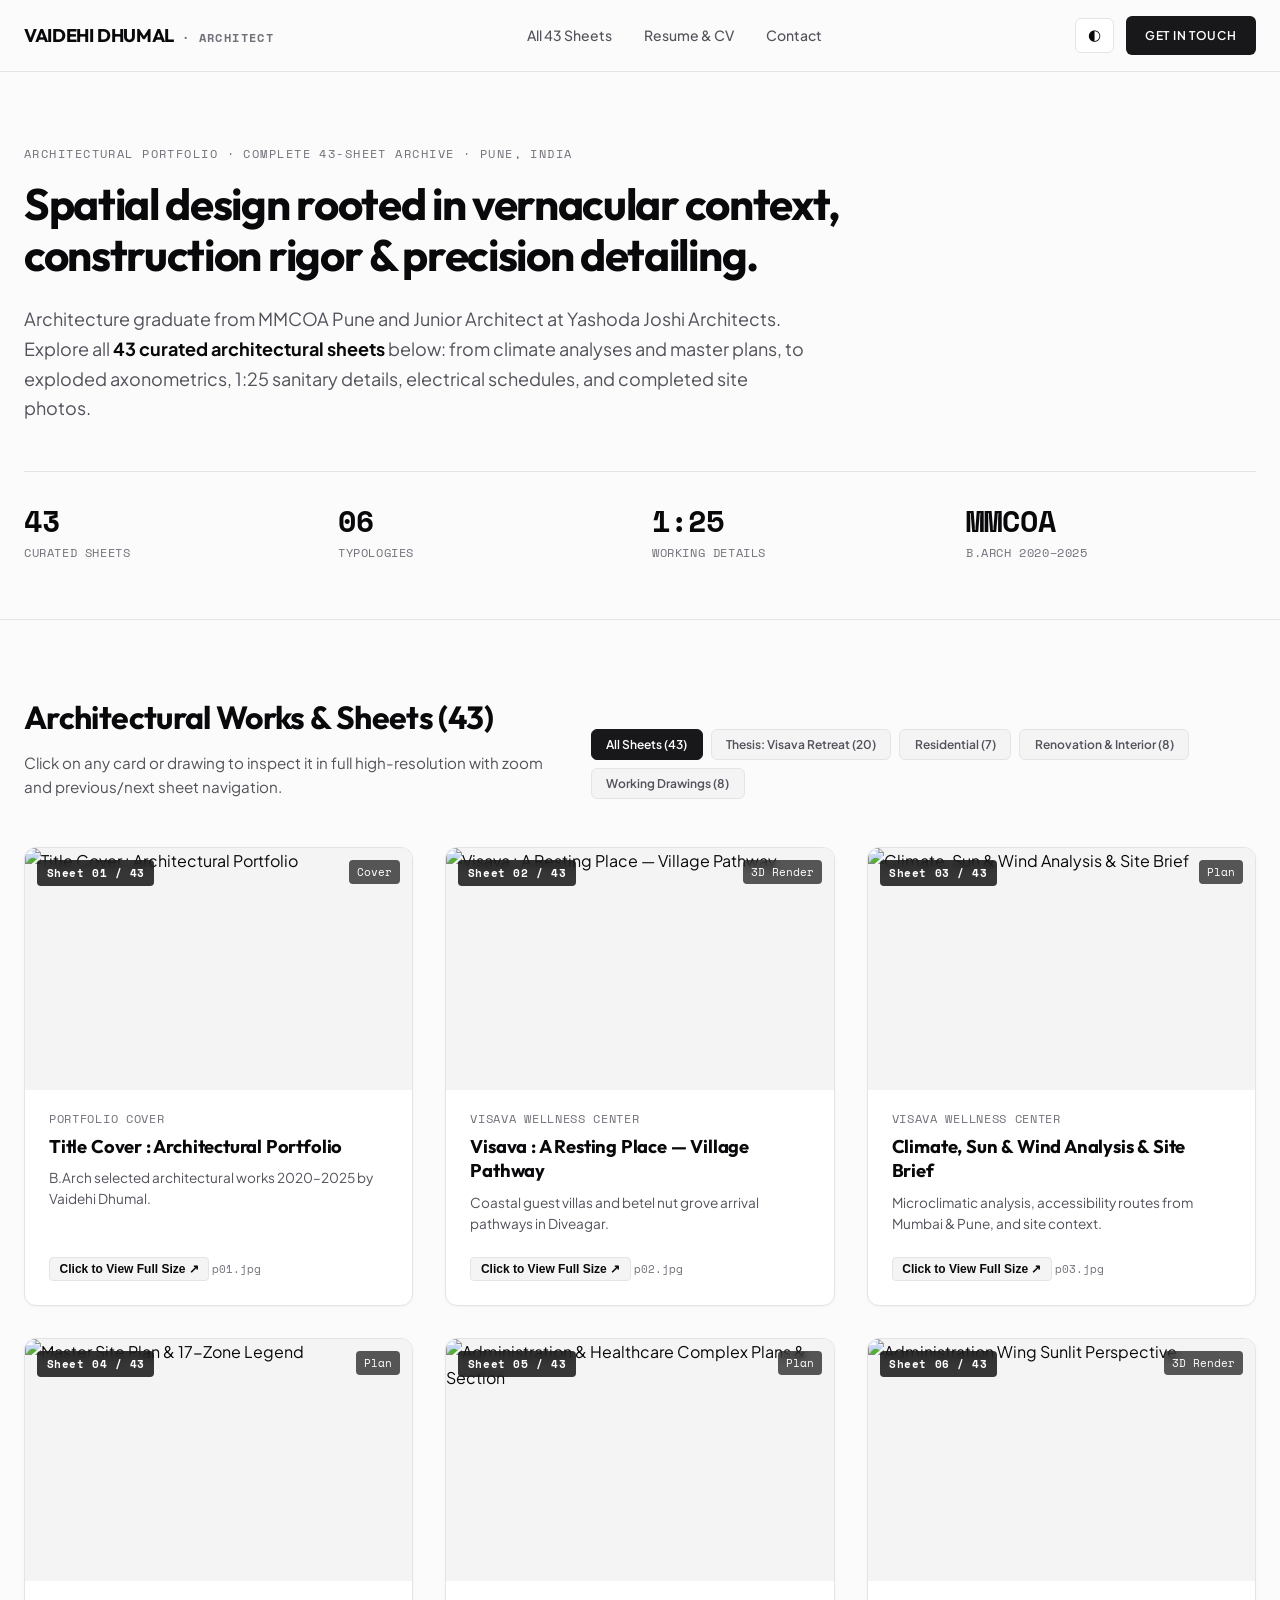
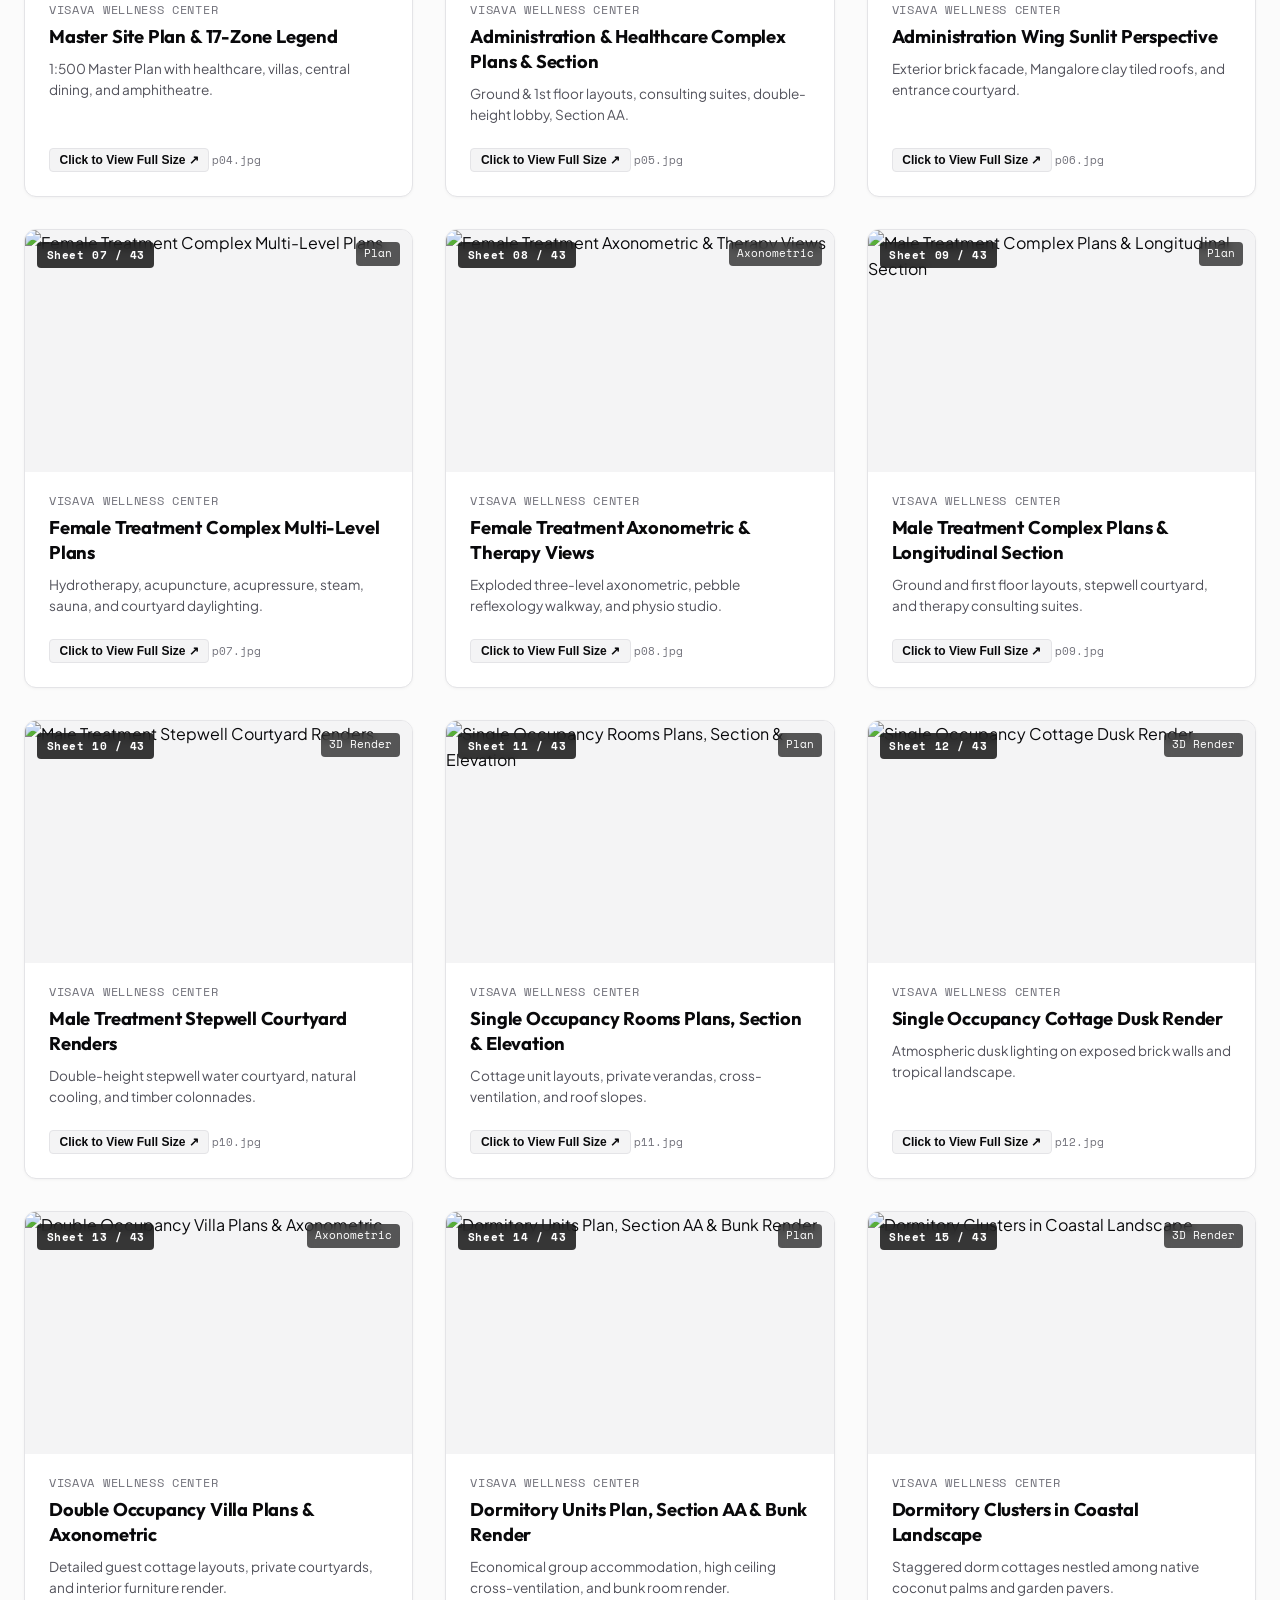
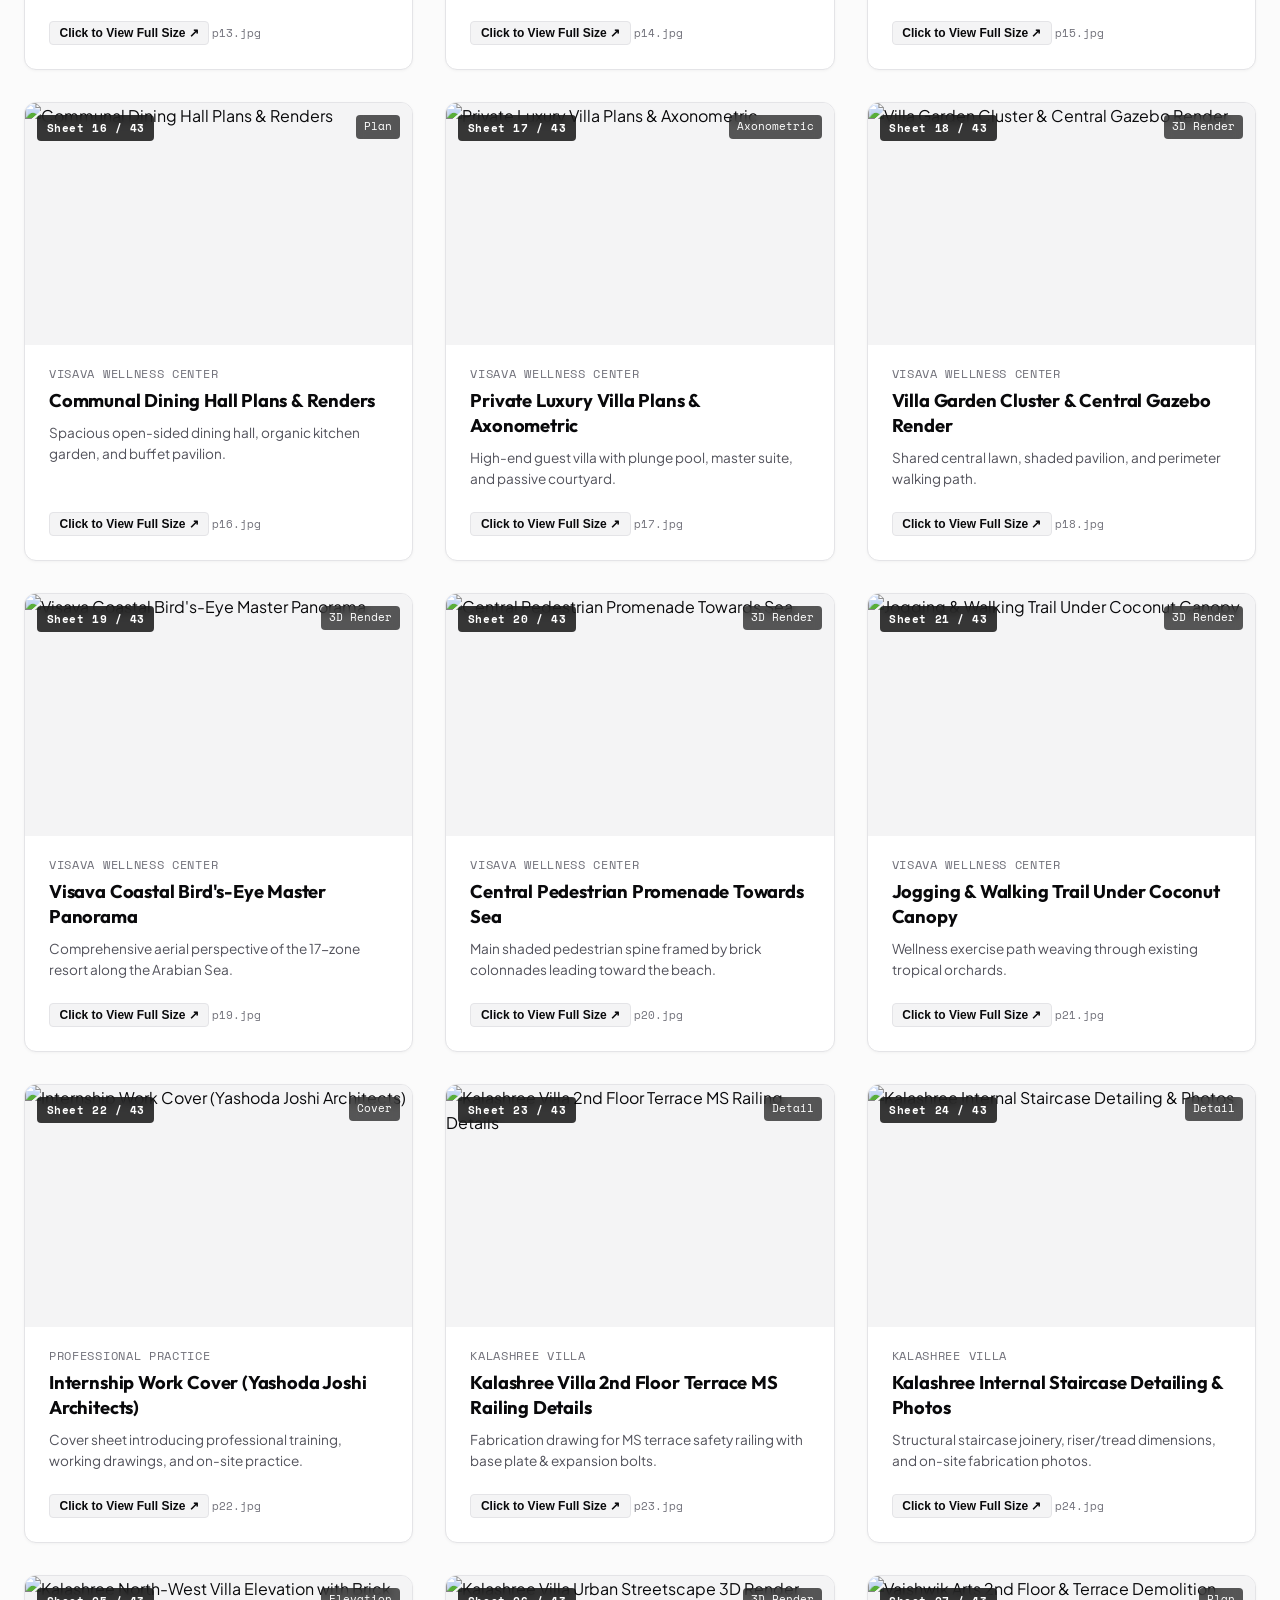
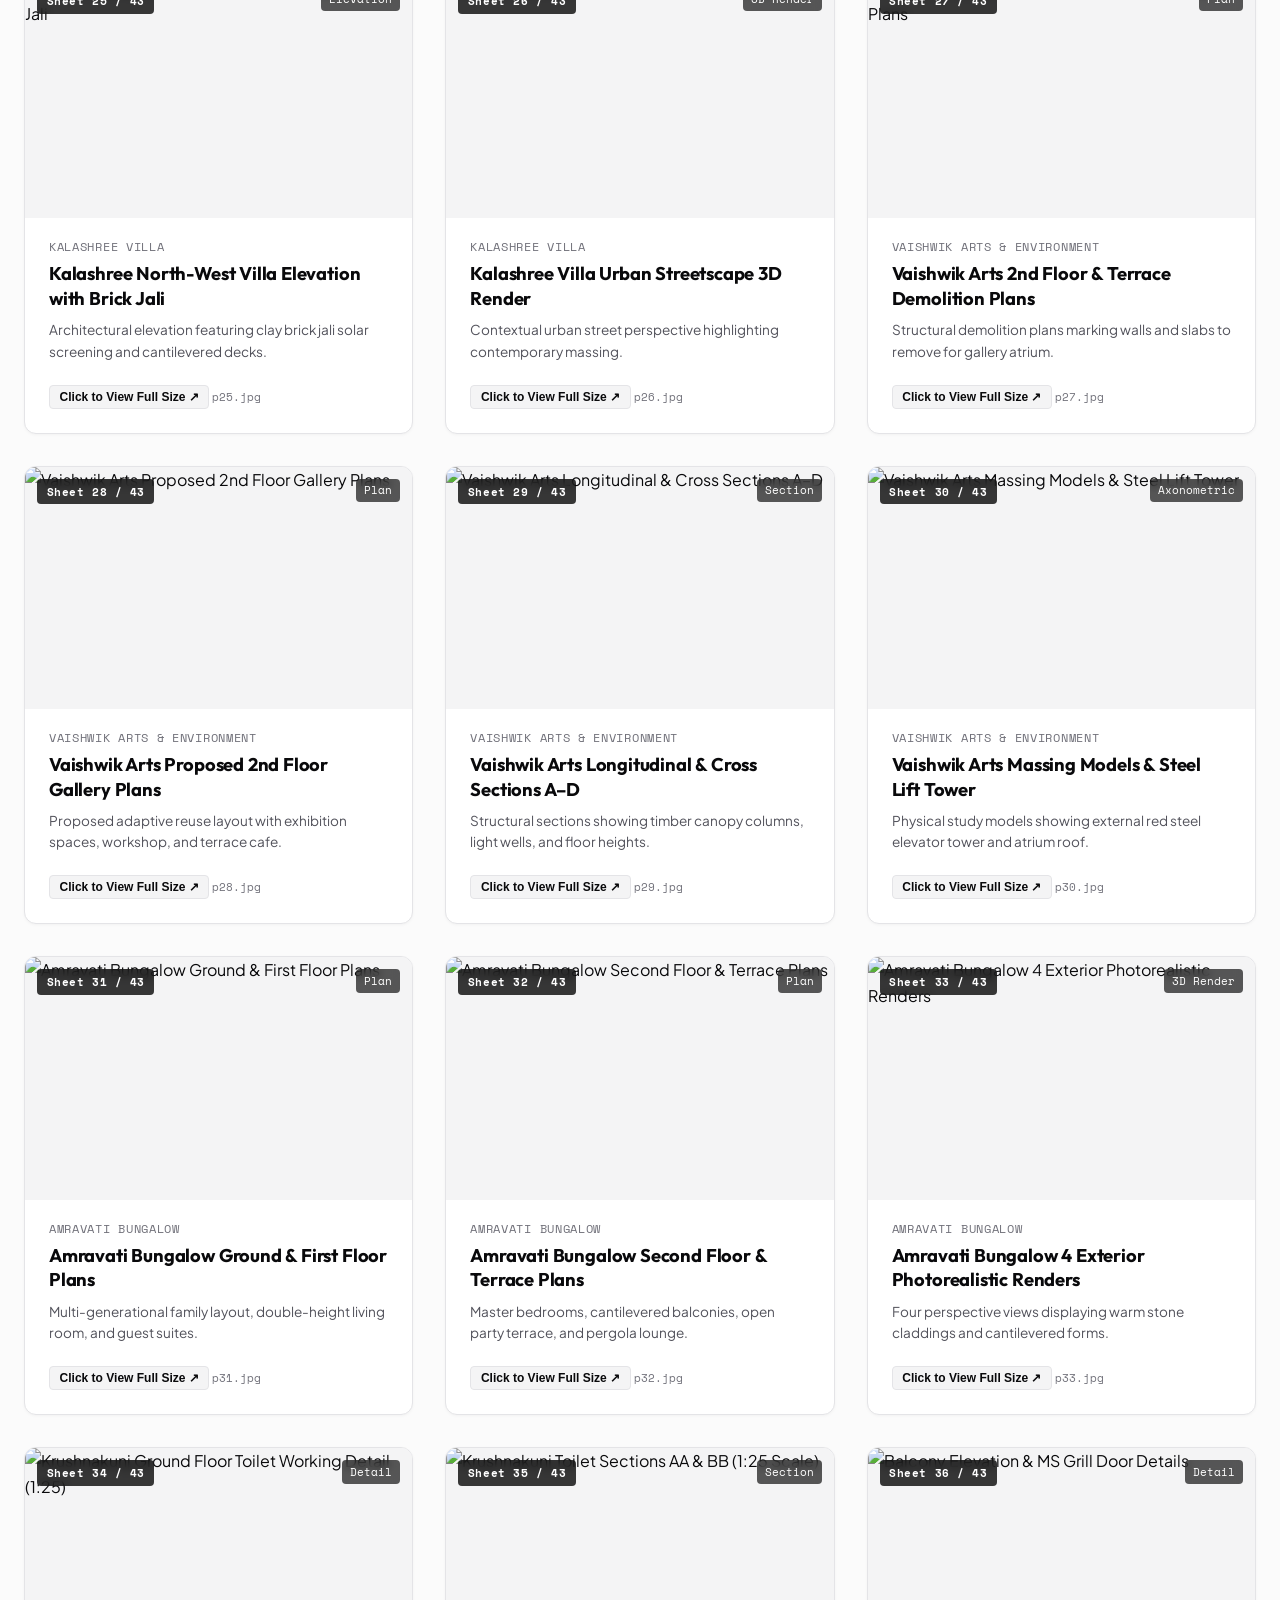
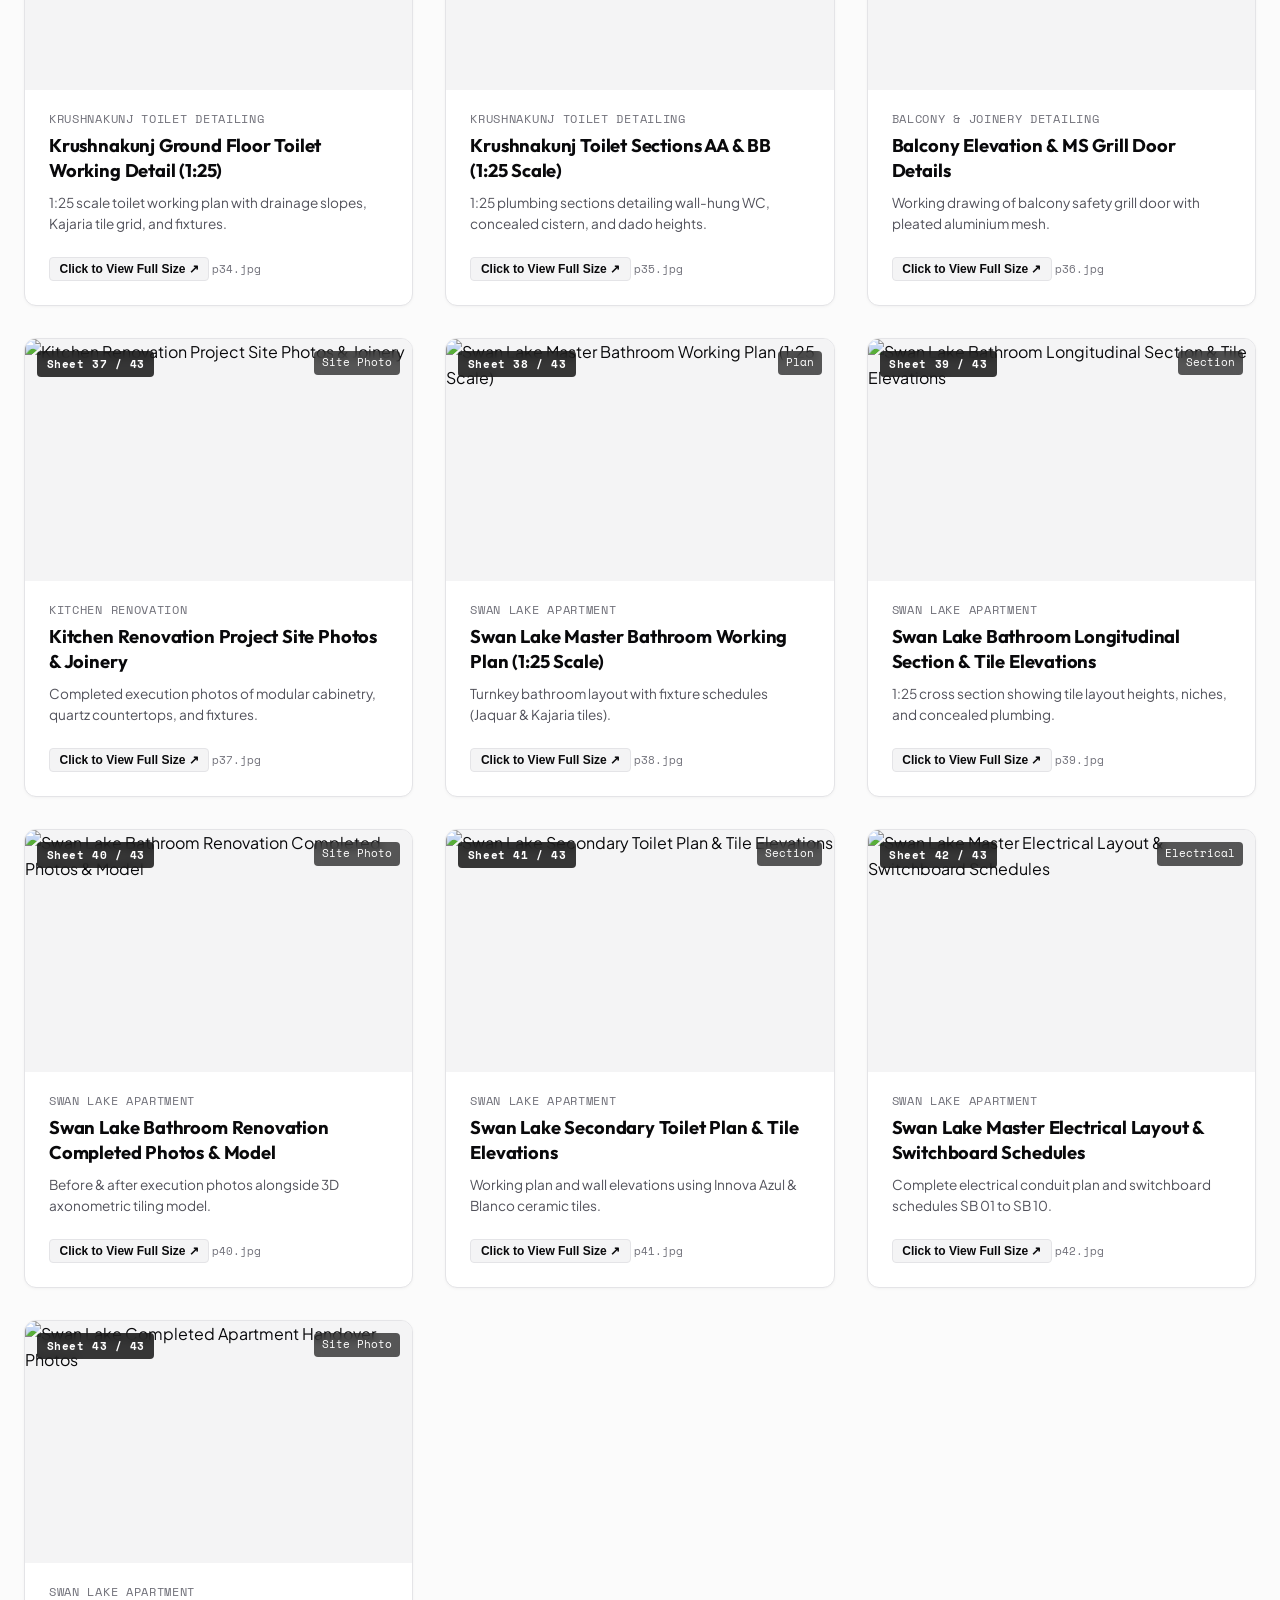
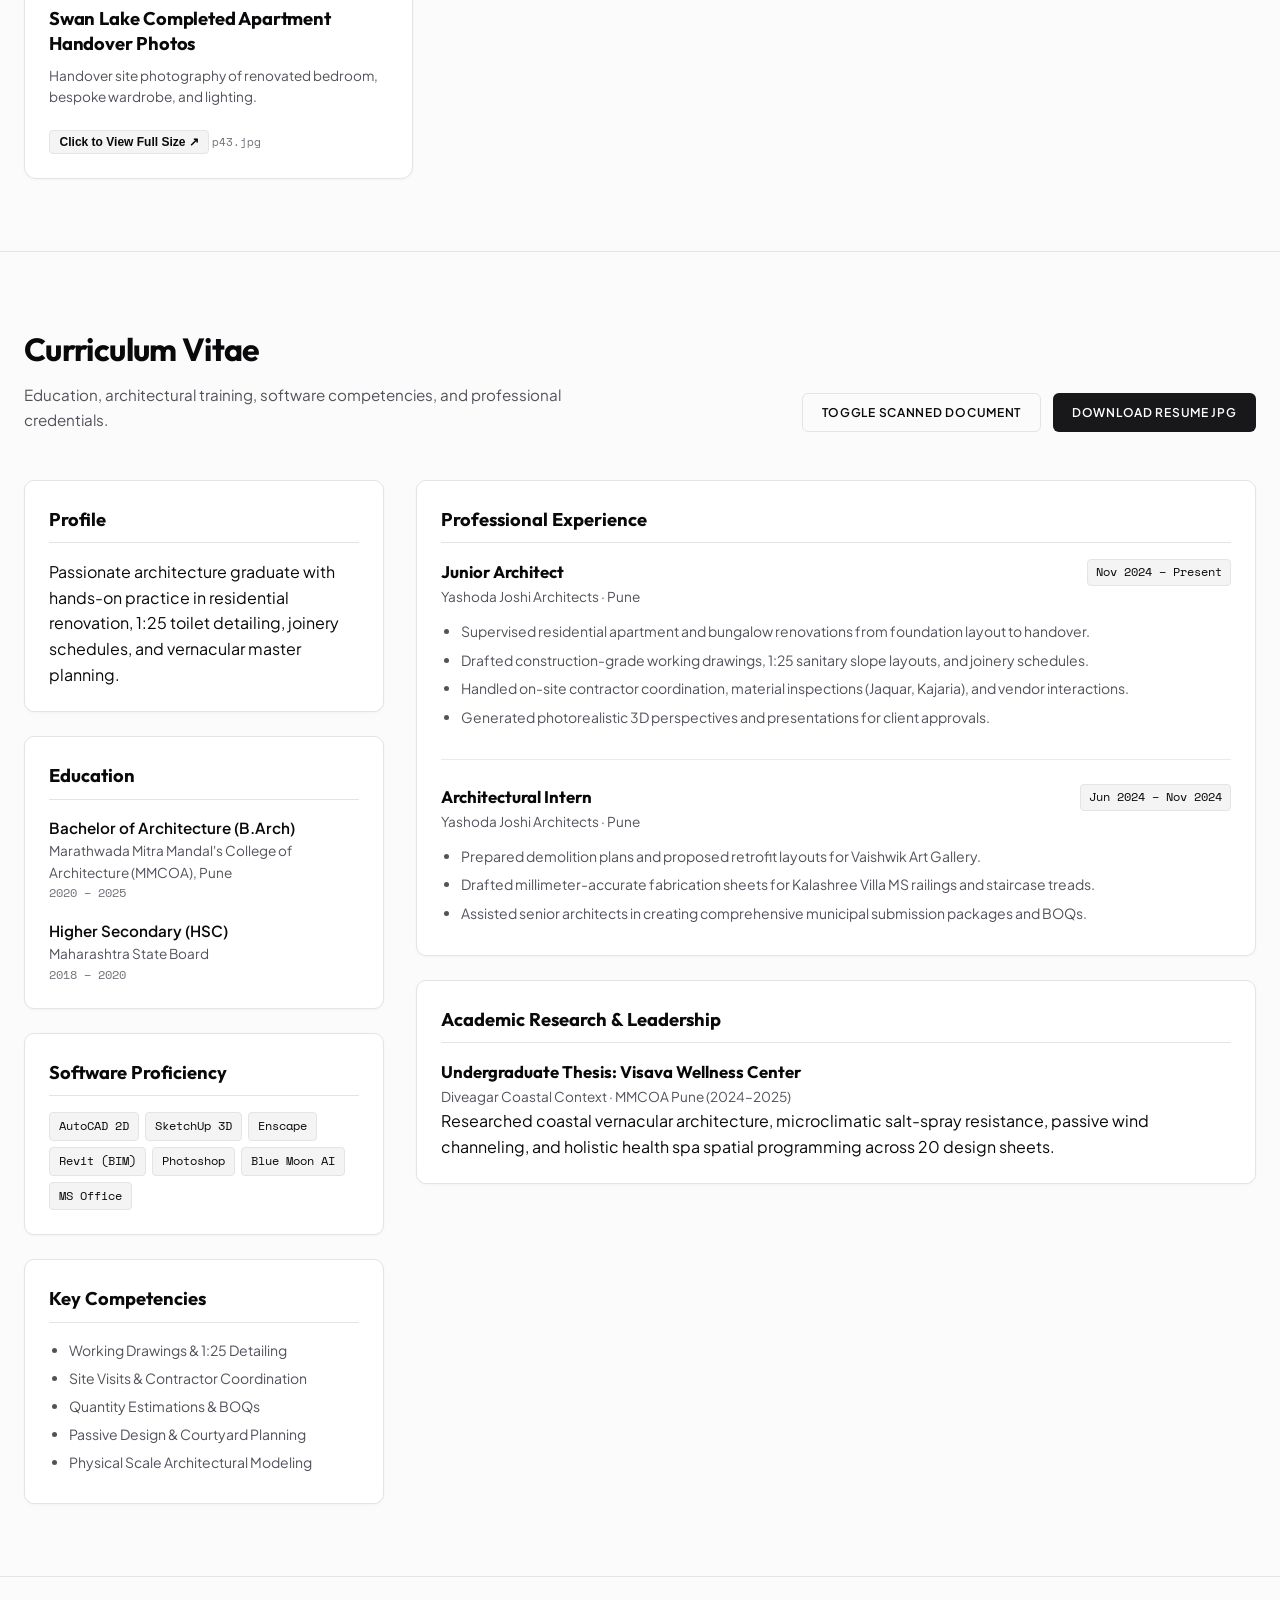
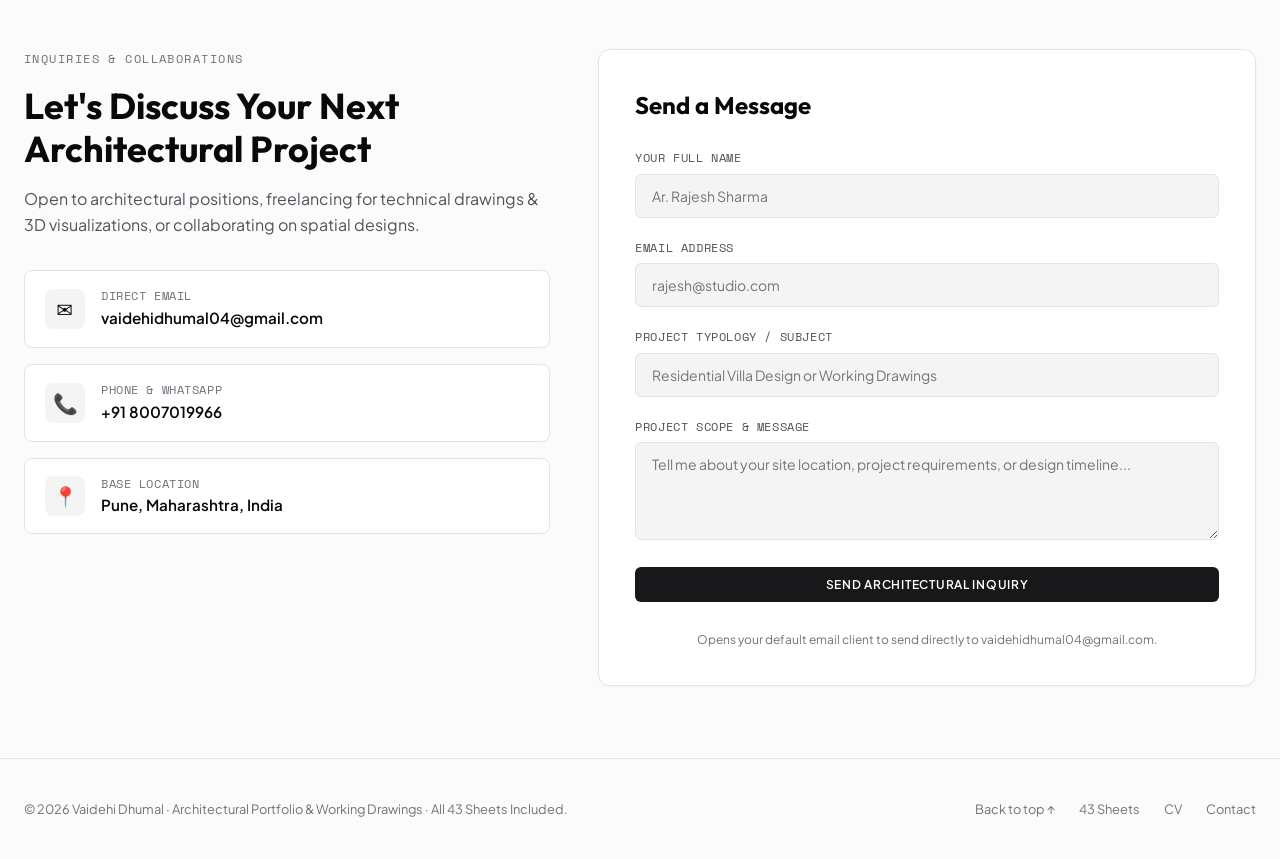
==== public/export/portfolio.html @ ffee4339 "portfolio" ====
<!DOCTYPE html>
<html lang="en">
<head>
  <meta charset="UTF-8" />
  <meta name="viewport" content="width=device-width, initial-scale=1.0" />
  <title>Vaidehi Dhumal — Architectural Portfolio</title>
  <meta name="description" content="Architectural Portfolio by Vaidehi Dhumal. Selected works 2020–2025. Visava Wellness Retreat, Amravati Bungalow, Swan Lake Apartment, 1:25 Working Drawings." />
  <meta name="keywords" content="Vaidehi Dhumal, Architect, Architectural Portfolio, 43 Sheets, Working Drawings, 1:25 Sanitary, AutoCAD, Pune, MMCOA" />
  <link rel="preconnect" href="https://fonts.googleapis.com">
  <link rel="preconnect" href="https://fonts.gstatic.com" crossorigin>
  <link href="https://fonts.googleapis.com/css2?family=Outfit:wght@400;500;600;700&family=Plus+Jakarta+Sans:wght@400;500;600&family=Space+Mono:wght@400;700&display=swap" rel="stylesheet">
  
  <!-- Embedded Production CSS: Guaranteed to work immediately with ZERO missing styles -->
  <style>
/* ==========================================================================
   Vaidehi Dhumal — Architectural Portfolio Minimalist CSS (All 43 Sheets)
   Domain: High-end architectural gallery & technical working drawings catalog
   Clean typography, responsive grid, zero-pill aesthetics, dark mode & modal nav
   ========================================================================== */

:root {
  --font-display: 'Outfit', -apple-system, BlinkMacSystemFont, sans-serif;
  --font-body: 'Plus Jakarta Sans', system-ui, -apple-system, sans-serif;
  --font-mono: 'Space Mono', monospace;

  /* Light Theme Variables */
  --bg-primary: #fbfbfb;
  --bg-surface: #ffffff;
  --bg-muted: #f4f4f5;
  --bg-subtle: #f0f0f2;
  --border-color: #e4e4e7;
  --border-subtle: #ebebee;
  --text-primary: #09090b;
  --text-secondary: #52525b;
  --text-muted: #71717a;
  --accent: #18181b;
  --accent-contrast: #ffffff;
  --badge-bg: rgba(0, 0, 0, 0.78);
  --badge-color: #ffffff;
  --card-shadow: 0 1px 3px rgba(0, 0, 0, 0.04);
}

.dark-theme {
  --bg-primary: #09090b;
  --bg-surface: #121215;
  --bg-muted: #18181b;
  --bg-subtle: #202024;
  --border-color: #27272a;
  --border-subtle: #1e1e22;
  --text-primary: #fafafa;
  --text-secondary: #a1a1aa;
  --text-muted: #71717a;
  --accent: #f4f4f5;
  --accent-contrast: #09090b;
  --badge-bg: rgba(255, 255, 255, 0.15);
  --badge-color: #ffffff;
  --card-shadow: 0 4px 20px rgba(0, 0, 0, 0.35);
}

* {
  box-sizing: border-box;
  margin: 0;
  padding: 0;
}

html {
  scroll-behavior: smooth;
  font-family: var(--font-body);
}

body {
  background-color: var(--bg-primary);
  color: var(--text-primary);
  line-height: 1.6;
  transition: background-color 0.25s ease, color 0.25s ease;
  overflow-x: hidden;
}

.container {
  max-width: 1280px;
  margin: 0 auto;
  padding: 0 1.5rem;
}

/* Header & Top Bar */
.header {
  position: sticky;
  top: 0;
  z-index: 100;
  background-color: var(--bg-primary);
  border-bottom: 1px solid var(--border-color);
  padding: 1rem 0;
  backdrop-filter: blur(8px);
}

.header-container {
  display: flex;
  align-items: center;
  justify-content: space-between;
  gap: 2rem;
  max-width: 1280px;
  margin: 0 auto;
  padding: 0 1.5rem;
}

.brand {
  font-family: var(--font-display);
  font-weight: 700;
  font-size: 1.15rem;
  letter-spacing: -0.02em;
  color: var(--text-primary);
  text-decoration: none;
  display: flex;
  align-items: baseline;
  gap: 0.5rem;
}

.brand-sub {
  font-family: var(--font-mono);
  font-size: 0.72rem;
  color: var(--text-muted);
  letter-spacing: 0.12em;
}

.nav {
  display: flex;
  gap: 2rem;
}

.nav-link {
  color: var(--text-secondary);
  text-decoration: none;
  font-size: 0.875rem;
  font-weight: 500;
  transition: color 0.15s ease;
}

.nav-link:hover {
  color: var(--text-primary);
}

.header-actions {
  display: flex;
  align-items: center;
  gap: 0.75rem;
}

.theme-btn {
  background: var(--bg-surface);
  border: 1px solid var(--border-color);
  color: var(--text-primary);
  padding: 0.45rem 0.75rem;
  border-radius: 6px;
  cursor: pointer;
  font-size: 0.95rem;
  display: flex;
  align-items: center;
  justify-content: center;
  transition: all 0.15s ease;
}

.theme-btn:hover {
  background: var(--bg-muted);
}

/* Buttons */
.btn {
  display: inline-flex;
  align-items: center;
  justify-content: center;
  gap: 0.5rem;
  padding: 0.55rem 1.15rem;
  font-size: 0.75rem;
  font-weight: 600;
  font-family: var(--font-body);
  text-transform: uppercase;
  letter-spacing: 0.06em;
  border-radius: 6px;
  text-decoration: none;
  cursor: pointer;
  transition: all 0.15s ease;
  white-space: nowrap;
}

.btn-sm {
  padding: 0.4rem 0.8rem;
  font-size: 0.7rem;
}

.btn-primary {
  background-color: var(--accent);
  color: var(--accent-contrast);
  border: 1px solid transparent;
}

.btn-primary:hover {
  opacity: 0.9;
  transform: translateY(-1px);
}

.btn-secondary {
  background-color: transparent;
  color: var(--text-primary);
  border: 1px solid var(--border-color);
}

.btn-secondary:hover {
  background: var(--bg-muted);
}

.btn-block {
  width: 100%;
}

/* Hero Section */
.hero-section {
  padding: 4.5rem 0 3.5rem;
  border-bottom: 1px solid var(--border-color);
}

.hero-kicker {
  font-family: var(--font-mono);
  font-size: 0.75rem;
  text-transform: uppercase;
  letter-spacing: 0.12em;
  color: var(--text-muted);
  margin-bottom: 1rem;
}

.hero-title {
  font-family: var(--font-display);
  font-size: 2.75rem;
  line-height: 1.15;
  font-weight: 700;
  letter-spacing: -0.03em;
  max-width: 950px;
  margin-bottom: 1.5rem;
}

.hero-lead {
  font-size: 1.125rem;
  color: var(--text-secondary);
  max-width: 780px;
  line-height: 1.65;
}

.hero-lead strong {
  color: var(--text-primary);
}

.hero-stats {
  display: grid;
  grid-template-columns: repeat(auto-fit, minmax(140px, 1fr));
  gap: 1.5rem;
  margin-top: 3rem;
  padding-top: 2rem;
  border-top: 1px solid var(--border-color);
}

.stat-box {
  display: flex;
  flex-direction: column;
}

.stat-number {
  font-family: var(--font-mono);
  font-size: 1.85rem;
  font-weight: 700;
  color: var(--text-primary);
  line-height: 1.2;
}

.stat-label {
  font-size: 0.75rem;
  font-family: var(--font-mono);
  color: var(--text-muted);
  text-transform: uppercase;
  letter-spacing: 0.05em;
  margin-top: 0.25rem;
}

/* Portfolio Section & Filter Bar */
.portfolio-section {
  padding: 4.5rem 0;
}

.section-head {
  display: flex;
  flex-direction: column;
  gap: 1.5rem;
  margin-bottom: 3rem;
}

@media (min-width: 900px) {
  .section-head {
    flex-direction: row;
    align-items: flex-end;
    justify-content: space-between;
  }
}

.section-title {
  font-family: var(--font-display);
  font-size: 2rem;
  font-weight: 700;
  letter-spacing: -0.02em;
  margin-bottom: 0.5rem;
}

.section-sub {
  font-size: 0.95rem;
  color: var(--text-secondary);
  max-width: 620px;
}

.filter-group {
  display: flex;
  flex-wrap: wrap;
  gap: 0.5rem;
}

.filter-btn {
  background: var(--bg-muted);
  border: 1px solid var(--border-color);
  color: var(--text-secondary);
  font-family: var(--font-body);
  font-size: 0.75rem;
  font-weight: 600;
  padding: 0.45rem 0.9rem;
  border-radius: 6px;
  cursor: pointer;
  white-space: nowrap;
  transition: all 0.15s ease;
}

.filter-btn:hover {
  color: var(--text-primary);
  background: var(--bg-subtle);
}

.filter-btn.active {
  background: var(--accent);
  color: var(--accent-contrast);
  border-color: var(--accent);
}

/* 43 Sheets Responsive Grid */
.sheet-grid {
  display: grid;
  grid-template-columns: repeat(auto-fill, minmax(350px, 1fr));
  gap: 2rem;
}

.sheet-card {
  background: var(--bg-surface);
  border: 1px solid var(--border-color);
  border-radius: 12px;
  overflow: hidden;
  display: flex;
  flex-direction: column;
  cursor: pointer;
  transition: transform 0.2s ease, border-color 0.2s ease, box-shadow 0.2s ease;
  box-shadow: var(--card-shadow);
}

.sheet-card:hover {
  border-color: var(--text-muted);
  transform: translateY(-3px);
  box-shadow: 0 10px 25px rgba(0, 0, 0, 0.08);
}

.sheet-media {
  position: relative;
  aspect-ratio: 16 / 10;
  background-color: var(--bg-muted);
  overflow: hidden;
}

.sheet-media img {
  width: 100%;
  height: 100%;
  object-fit: cover;
  transition: transform 0.35s ease;
}

.sheet-card:hover .sheet-media img {
  transform: scale(1.03);
}

.sheet-badge {
  position: absolute;
  top: 0.75rem;
  left: 0.75rem;
  background: var(--badge-bg);
  color: var(--badge-color);
  font-family: var(--font-mono);
  font-size: 0.7rem;
  font-weight: 700;
  padding: 0.25rem 0.6rem;
  border-radius: 4px;
  backdrop-filter: blur(4px);
  letter-spacing: 0.05em;
}

.sheet-type {
  position: absolute;
  top: 0.75rem;
  right: 0.75rem;
  background: rgba(0, 0, 0, 0.65);
  color: #fff;
  font-family: var(--font-mono);
  font-size: 0.68rem;
  padding: 0.2rem 0.5rem;
  border-radius: 4px;
  backdrop-filter: blur(4px);
}

.sheet-hover-overlay {
  position: absolute;
  inset: 0;
  background: rgba(0, 0, 0, 0.45);
  display: flex;
  align-items: center;
  justify-content: center;
  opacity: 0;
  transition: opacity 0.2s ease;
}

.sheet-card:hover .sheet-hover-overlay {
  opacity: 1;
}

.zoom-btn {
  background: #ffffff;
  color: #09090b;
  font-size: 0.75rem;
  font-weight: 600;
  font-family: var(--font-body);
  padding: 0.5rem 1rem;
  border-radius: 6px;
  box-shadow: 0 4px 12px rgba(0, 0, 0, 0.2);
}

.sheet-info {
  padding: 1.25rem 1.5rem 1.5rem;
  display: flex;
  flex-direction: column;
  flex-grow: 1;
}

.sheet-project {
  font-family: var(--font-mono);
  font-size: 0.72rem;
  color: var(--text-muted);
  text-transform: uppercase;
  letter-spacing: 0.06em;
  margin-bottom: 0.35rem;
}

.sheet-title {
  font-family: var(--font-display);
  font-size: 1.15rem;
  font-weight: 700;
  letter-spacing: -0.01em;
  margin-bottom: 0.5rem;
  line-height: 1.35;
}

.sheet-desc {
  font-size: 0.85rem;
  color: var(--text-secondary);
  line-height: 1.55;
  margin-bottom: 1.25rem;
  flex-grow: 1;
}

.sheet-media-link {
  display: block;
  text-decoration: none;
  cursor: pointer;
}

.sheet-title-link {
  text-decoration: none;
  color: var(--text-primary);
  cursor: pointer;
  transition: color 0.15s ease;
}

.sheet-title-link:hover {
  color: var(--text-muted);
}

.sheet-btn-action {
  display: inline-flex;
  align-items: center;
  font-size: 0.75rem;
  font-weight: 700;
  color: var(--text-primary);
  text-decoration: none;
  cursor: pointer;
  padding: 0.25rem 0.6rem;
  border-radius: 4px;
  background: var(--bg-muted);
  border: 1px solid var(--border-color);
  transition: all 0.15s ease;
}

.sheet-btn-action:hover {
  background: var(--accent);
  color: var(--accent-contrast);
  border-color: var(--accent);
}

.sheet-action {
  font-size: 0.75rem;
  font-weight: 600;
  color: var(--text-primary);
}

.sheet-file {
  font-family: var(--font-mono);
  font-size: 0.7rem;
  color: var(--text-muted);
}

/* Resume Section */
.resume-section {
  padding: 4.5rem 0;
  border-top: 1px solid var(--border-color);
}

.resume-actions {
  display: flex;
  gap: 0.75rem;
  flex-wrap: wrap;
}

.resume-image-preview {
  display: none;
  margin-bottom: 2.5rem;
  background: var(--bg-surface);
  border: 1px solid var(--border-color);
  border-radius: 12px;
  overflow: hidden;
  box-shadow: var(--card-shadow);
}

.resume-image-preview.active {
  display: block;
}

.preview-bar {
  display: flex;
  align-items: center;
  justify-content: space-between;
  padding: 0.75rem 1.25rem;
  background: var(--bg-muted);
  border-bottom: 1px solid var(--border-color);
  font-family: var(--font-mono);
  font-size: 0.75rem;
  color: var(--text-secondary);
}

.preview-close {
  background: transparent;
  border: none;
  font-family: inherit;
  font-size: 0.75rem;
  cursor: pointer;
  color: var(--text-primary);
  font-weight: 600;
}

.resume-doc-img {
  width: 100%;
  max-width: 800px;
  margin: 0 auto;
  display: block;
  cursor: zoom-in;
  padding: 1.5rem;
}

.resume-grid {
  display: grid;
  grid-template-columns: 1fr;
  gap: 2rem;
}

@media (min-width: 900px) {
  .resume-grid {
    grid-template-columns: 360px 1fr;
  }
}

.resume-sidebar, .resume-main {
  display: flex;
  flex-direction: column;
  gap: 1.5rem;
}

.resume-card {
  background: var(--bg-surface);
  border: 1px solid var(--border-color);
  border-radius: 10px;
  padding: 1.5rem;
  box-shadow: var(--card-shadow);
}

.resume-heading {
  font-family: var(--font-display);
  font-size: 1.15rem;
  font-weight: 700;
  margin-bottom: 1rem;
  padding-bottom: 0.5rem;
  border-bottom: 1px solid var(--border-color);
}

.education-item {
  margin-bottom: 1rem;
}

.education-item:last-child {
  margin-bottom: 0;
}

.item-title {
  font-weight: 600;
  font-size: 0.95rem;
}

.item-sub {
  font-size: 0.85rem;
  color: var(--text-secondary);
}

.item-date {
  font-family: var(--font-mono);
  font-size: 0.75rem;
  color: var(--text-muted);
}

.skill-tags {
  display: flex;
  flex-wrap: wrap;
  gap: 0.4rem;
}

.skill-tag {
  background: var(--bg-muted);
  border: 1px solid var(--border-color);
  font-family: var(--font-mono);
  font-size: 0.72rem;
  padding: 0.25rem 0.55rem;
  border-radius: 4px;
}

.bullet-list {
  padding-left: 1.25rem;
  font-size: 0.875rem;
  color: var(--text-secondary);
}

.bullet-list li {
  margin-bottom: 0.35rem;
}

.timeline-item {
  padding-bottom: 1.5rem;
  margin-bottom: 1.5rem;
  border-bottom: 1px solid var(--border-subtle);
}

.timeline-item:last-child {
  border-bottom: none;
  padding-bottom: 0;
  margin-bottom: 0;
}

.timeline-header {
  display: flex;
  justify-content: space-between;
  align-items: flex-start;
  gap: 1rem;
  margin-bottom: 0.75rem;
}

.role-title {
  font-size: 1.05rem;
  font-weight: 700;
  font-family: var(--font-display);
}

.role-firm {
  font-size: 0.85rem;
  color: var(--text-secondary);
}

.role-badge {
  font-family: var(--font-mono);
  font-size: 0.72rem;
  background: var(--bg-muted);
  border: 1px solid var(--border-color);
  padding: 0.2rem 0.5rem;
  border-radius: 4px;
  white-space: nowrap;
}

.role-responsibilities {
  padding-left: 1.25rem;
  font-size: 0.875rem;
  color: var(--text-secondary);
}

.role-responsibilities li {
  margin-bottom: 0.4rem;
}

/* Contact Section */
.contact-section {
  padding: 4.5rem 0;
  border-top: 1px solid var(--border-color);
}

.contact-layout {
  display: grid;
  grid-template-columns: 1fr;
  gap: 3rem;
}

@media (min-width: 900px) {
  .contact-layout {
    grid-template-columns: 1fr 1.25fr;
  }
}

.contact-title {
  font-family: var(--font-display);
  font-size: 2.25rem;
  line-height: 1.2;
  font-weight: 700;
  margin-bottom: 1rem;
}

.contact-desc {
  font-size: 1rem;
  color: var(--text-secondary);
  line-height: 1.6;
  margin-bottom: 2rem;
}

.contact-methods {
  display: flex;
  flex-direction: column;
  gap: 1rem;
}

.method-card {
  display: flex;
  align-items: center;
  gap: 1rem;
  background: var(--bg-surface);
  border: 1px solid var(--border-color);
  border-radius: 8px;
  padding: 1rem 1.25rem;
}

.method-icon {
  font-size: 1.25rem;
  width: 40px;
  height: 40px;
  background: var(--bg-muted);
  border-radius: 8px;
  display: flex;
  align-items: center;
  justify-content: center;
}

.method-label {
  font-family: var(--font-mono);
  font-size: 0.72rem;
  text-transform: uppercase;
  color: var(--text-muted);
  letter-spacing: 0.05em;
}

.method-link {
  font-size: 0.95rem;
  font-weight: 600;
  color: var(--text-primary);
  text-decoration: none;
}

.method-link:hover {
  text-decoration: underline;
}

.contact-card {
  background: var(--bg-surface);
  border: 1px solid var(--border-color);
  border-radius: 12px;
  padding: 2.25rem;
  box-shadow: var(--card-shadow);
}

.form-title {
  font-family: var(--font-display);
  font-size: 1.5rem;
  font-weight: 700;
  margin-bottom: 1.5rem;
}

.contact-form {
  display: flex;
  flex-direction: column;
  gap: 1.25rem;
}

.form-group label {
  display: block;
  font-size: 0.75rem;
  font-family: var(--font-mono);
  text-transform: uppercase;
  letter-spacing: 0.05em;
  margin-bottom: 0.4rem;
  color: var(--text-secondary);
}

.form-group input, .form-group textarea {
  width: 100%;
  padding: 0.75rem 1rem;
  background: var(--bg-muted);
  border: 1px solid var(--border-color);
  border-radius: 6px;
  color: var(--text-primary);
  font-family: inherit;
  font-size: 0.875rem;
  transition: border-color 0.15s ease;
}

.form-group input:focus, .form-group textarea:focus {
  outline: none;
  border-color: var(--text-primary);
  background: var(--bg-surface);
}

.form-footnote {
  font-size: 0.75rem;
  color: var(--text-muted);
  text-align: center;
  margin-top: 0.5rem;
}

/* Lightbox Modal with Next / Prev Navigation */
.lightbox {
  position: fixed;
  inset: 0;
  z-index: 1000;
  background: rgba(0, 0, 0, 0.92);
  backdrop-filter: blur(8px);
  display: none;
  align-items: center;
  justify-content: center;
  padding: 1.5rem;
}

.lightbox.active {
  display: flex;
}

.lightbox-content {
  position: relative;
  max-width: 94vw;
  max-height: 94vh;
  display: flex;
  flex-direction: column;
  background: #121215;
  border: 1px solid #27272a;
  border-radius: 12px;
  overflow: hidden;
  box-shadow: 0 20px 60px rgba(0, 0, 0, 0.7);
}

.lightbox-close {
  position: fixed;
  top: 1.5rem;
  right: 1.5rem;
  background: rgba(255, 255, 255, 0.15);
  border: none;
  color: #ffffff;
  font-size: 1.5rem;
  width: 44px;
  height: 44px;
  border-radius: 50%;
  cursor: pointer;
  display: flex;
  align-items: center;
  justify-content: center;
  transition: background 0.15s ease;
  z-index: 1010;
}

.lightbox-close:hover {
  background: rgba(255, 255, 255, 0.3);
}

.lightbox-nav {
  position: fixed;
  top: 50%;
  transform: translateY(-50%);
  background: rgba(255, 255, 255, 0.15);
  border: none;
  color: #ffffff;
  font-size: 2.5rem;
  width: 50px;
  height: 60px;
  border-radius: 8px;
  cursor: pointer;
  display: flex;
  align-items: center;
  justify-content: center;
  transition: background 0.15s ease;
  z-index: 1010;
  user-select: none;
}

.lightbox-nav:hover {
  background: rgba(255, 255, 255, 0.35);
}

.lightbox-nav.prev {
  left: 1.5rem;
}

.lightbox-nav.next {
  right: 1.5rem;
}

.lightbox-header {
  display: flex;
  align-items: center;
  justify-content: space-between;
  padding: 0.75rem 1.25rem;
  background: #18181b;
  border-bottom: 1px solid #27272a;
  color: #a1a1aa;
  font-family: var(--font-mono);
  font-size: 0.75rem;
}

.lightbox-counter {
  color: #ffffff;
  font-weight: 700;
}

.lightbox-type {
  background: rgba(255, 255, 255, 0.1);
  padding: 0.2rem 0.5rem;
  border-radius: 4px;
}

.lightbox-media-wrap {
  display: flex;
  align-items: center;
  justify-content: center;
  background: #000000;
  padding: 0.5rem;
  max-height: 72vh;
  overflow: hidden;
}

#lightbox-img {
  max-width: 100%;
  max-height: 70vh;
  object-fit: contain;
}

.lightbox-footer {
  display: flex;
  align-items: center;
  justify-content: space-between;
  gap: 1.5rem;
  padding: 1rem 1.25rem;
  background: #18181b;
  border-top: 1px solid #27272a;
}

.lightbox-title {
  color: #fafafa;
  font-family: var(--font-display);
  font-size: 1.05rem;
  font-weight: 600;
}

.lightbox-desc {
  color: #a1a1aa;
  font-size: 0.8rem;
  margin-top: 0.2rem;
}

/* Footer */
.footer {
  border-top: 1px solid var(--border-color);
  padding: 2.5rem 0;
  font-size: 0.8rem;
  color: var(--text-muted);
}

.footer-inner {
  display: flex;
  flex-direction: column;
  gap: 1rem;
  align-items: center;
  justify-content: space-between;
}

@media (min-width: 768px) {
  .footer-inner {
    flex-direction: row;
  }
}

.footer-links {
  display: flex;
  gap: 1.5rem;
}

.footer-links a {
  color: var(--text-muted);
  text-decoration: none;
  transition: color 0.15s ease;
}

.footer-links a:hover {
  color: var(--text-primary);
}

@media (max-width: 768px) {
  .hero-title {
    font-size: 2.1rem;
  }
  .nav {
    display: none;
  }
  .sheet-grid {
    grid-template-columns: 1fr;
  }
  .lightbox-nav {
    display: none;
  }
}

  </style>

  <script type="application/ld+json">
  {
    "@context": "https://schema.org",
    "@type": "Person",
    "name": "Vaidehi Dhumal",
    "jobTitle": "Junior Architect",
    "worksFor": { "@type": "Organization", "name": "Yashoda Joshi Architects" },
    "alumniOf": { "@type": "EducationalOrganization", "name": "Marathwada Mitra Mandal's College of Architecture" },
    "email": "vaidehidhumal04@gmail.com",
    "telephone": "+918007019966"
  }
  </script>
</head>
<body class="light-theme">
  <!-- Navigation Header -->
  <header class="header">
    <div class="header-container">
      <a href="#home" class="brand">
        VAIDEHI DHUMAL <span class="brand-sub">· ARCHITECT</span>
      </a>
      <nav class="nav">
        <a href="#gallery" class="nav-link">All 43 Sheets</a>
        <a href="#resume" class="nav-link">Resume & CV</a>
        <a href="#contact" class="nav-link">Contact</a>
      </nav>
      <div class="header-actions">
        <button id="theme-toggle" class="theme-btn" aria-label="Toggle Dark/Light Mode" title="Toggle Dark/Light Mode">
          <span class="theme-icon">◐</span>
        </button>
        <a href="#contact" class="btn btn-primary">Get in Touch</a>
      </div>
    </div>
  </header>

  <main>
    <!-- Hero Section -->
    <section id="home" class="hero-section">
      <div class="container">
        <div class="hero-kicker">Architectural Portfolio · Complete 43-Sheet Archive · Pune, India</div>
        <h1 class="hero-title">Spatial design rooted in vernacular context, construction rigor & precision detailing.</h1>
        <p class="hero-lead">
          Architecture graduate from MMCOA Pune and Junior Architect at Yashoda Joshi Architects.
          Explore all <strong>43 curated architectural sheets</strong> below: from climate analyses and master plans, to exploded axonometrics, 1:25 sanitary details, electrical schedules, and completed site photos.
        </p>
        <div class="hero-stats">
          <div class="stat-box">
            <span class="stat-number">43</span>
            <span class="stat-label">Curated Sheets</span>
          </div>
          <div class="stat-box">
            <span class="stat-number">06</span>
            <span class="stat-label">Typologies</span>
          </div>
          <div class="stat-box">
            <span class="stat-number">1:25</span>
            <span class="stat-label">Working Details</span>
          </div>
          <div class="stat-box">
            <span class="stat-number">MMCOA</span>
            <span class="stat-label">B.Arch 2020–2025</span>
          </div>
        </div>
      </div>
    </section>

    <!-- Complete 43-Sheet Gallery Section -->
    <section id="gallery" class="portfolio-section">
      <div class="container">
        <div class="section-head">
          <div>
            <h2 class="section-title">Architectural Works & Sheets (43)</h2>
            <p class="section-sub">
              Click on any card or drawing to inspect it in full high-resolution with zoom and previous/next sheet navigation.
            </p>
          </div>
          <div class="filter-group">
            <button class="filter-btn active" data-filter="all">All Sheets (43)</button>
            <button class="filter-btn" data-filter="thesis">Thesis: Visava Retreat (20)</button>
            <button class="filter-btn" data-filter="residential">Residential (7)</button>
            <button class="filter-btn" data-filter="renovation">Renovation & Interior (8)</button>
            <button class="filter-btn" data-filter="details">Working Drawings (8)</button>
          </div>
        </div>

        <!-- 43-Sheet Grid -->
        <div class="sheet-grid" id="sheetContainer">
          <!-- Sheet 01 of 43 -->
          <article class="sheet-card" data-category="cover" data-index="0" onclick="openLightbox(0)">
            <div class="sheet-media">
              <img src="assets/portfolio/p01.jpg" alt="Title Cover : Architectural Portfolio" loading="lazy" />
              <div class="sheet-badge">Sheet 01 / 43</div>
              <div class="sheet-type">Cover</div>
              <div class="sheet-hover-overlay">
                <span class="zoom-btn">🔍 Click to Open Sheet</span>
              </div>
            </div>
            <div class="sheet-info">
              <div class="sheet-project">Portfolio Cover</div>
              <h3 class="sheet-title">Title Cover : Architectural Portfolio</h3>
              <p class="sheet-desc">B.Arch selected architectural works 2020–2025 by Vaidehi Dhumal.</p>
              <div class="sheet-footer">
                <button type="button" class="sheet-btn-action">Click to View Full Size ↗</button>
                <span class="sheet-file">p01.jpg</span>
              </div>
            </div>
          </article>

          <!-- Sheet 02 of 43 -->
          <article class="sheet-card" data-category="thesis" data-index="1" onclick="openLightbox(1)">
            <div class="sheet-media">
              <img src="assets/portfolio/p02.jpg" alt="Visava : A Resting Place — Village Pathway" loading="lazy" />
              <div class="sheet-badge">Sheet 02 / 43</div>
              <div class="sheet-type">3D Render</div>
              <div class="sheet-hover-overlay">
                <span class="zoom-btn">🔍 Click to Open Sheet</span>
              </div>
            </div>
            <div class="sheet-info">
              <div class="sheet-project">Visava Wellness Center</div>
              <h3 class="sheet-title">Visava : A Resting Place — Village Pathway</h3>
              <p class="sheet-desc">Coastal guest villas and betel nut grove arrival pathways in Diveagar.</p>
              <div class="sheet-footer">
                <button type="button" class="sheet-btn-action">Click to View Full Size ↗</button>
                <span class="sheet-file">p02.jpg</span>
              </div>
            </div>
          </article>

          <!-- Sheet 03 of 43 -->
          <article class="sheet-card" data-category="thesis" data-index="2" onclick="openLightbox(2)">
            <div class="sheet-media">
              <img src="assets/portfolio/p03.jpg" alt="Climate, Sun & Wind Analysis & Site Brief" loading="lazy" />
              <div class="sheet-badge">Sheet 03 / 43</div>
              <div class="sheet-type">Plan</div>
              <div class="sheet-hover-overlay">
                <span class="zoom-btn">🔍 Click to Open Sheet</span>
              </div>
            </div>
            <div class="sheet-info">
              <div class="sheet-project">Visava Wellness Center</div>
              <h3 class="sheet-title">Climate, Sun & Wind Analysis & Site Brief</h3>
              <p class="sheet-desc">Microclimatic analysis, accessibility routes from Mumbai & Pune, and site context.</p>
              <div class="sheet-footer">
                <button type="button" class="sheet-btn-action">Click to View Full Size ↗</button>
                <span class="sheet-file">p03.jpg</span>
              </div>
            </div>
          </article>

          <!-- Sheet 04 of 43 -->
          <article class="sheet-card" data-category="thesis" data-index="3" onclick="openLightbox(3)">
            <div class="sheet-media">
              <img src="assets/portfolio/p04.jpg" alt="Master Site Plan & 17-Zone Legend" loading="lazy" />
              <div class="sheet-badge">Sheet 04 / 43</div>
              <div class="sheet-type">Plan</div>
              <div class="sheet-hover-overlay">
                <span class="zoom-btn">🔍 Click to Open Sheet</span>
              </div>
            </div>
            <div class="sheet-info">
              <div class="sheet-project">Visava Wellness Center</div>
              <h3 class="sheet-title">Master Site Plan & 17-Zone Legend</h3>
              <p class="sheet-desc">1:500 Master Plan with healthcare, villas, central dining, and amphitheatre.</p>
              <div class="sheet-footer">
                <button type="button" class="sheet-btn-action">Click to View Full Size ↗</button>
                <span class="sheet-file">p04.jpg</span>
              </div>
            </div>
          </article>

          <!-- Sheet 05 of 43 -->
          <article class="sheet-card" data-category="thesis" data-index="4" onclick="openLightbox(4)">
            <div class="sheet-media">
              <img src="assets/portfolio/p05.jpg" alt="Administration & Healthcare Complex Plans & Section" loading="lazy" />
              <div class="sheet-badge">Sheet 05 / 43</div>
              <div class="sheet-type">Plan</div>
              <div class="sheet-hover-overlay">
                <span class="zoom-btn">🔍 Click to Open Sheet</span>
              </div>
            </div>
            <div class="sheet-info">
              <div class="sheet-project">Visava Wellness Center</div>
              <h3 class="sheet-title">Administration & Healthcare Complex Plans & Section</h3>
              <p class="sheet-desc">Ground & 1st floor layouts, consulting suites, double-height lobby, Section AA.</p>
              <div class="sheet-footer">
                <button type="button" class="sheet-btn-action">Click to View Full Size ↗</button>
                <span class="sheet-file">p05.jpg</span>
              </div>
            </div>
          </article>

          <!-- Sheet 06 of 43 -->
          <article class="sheet-card" data-category="thesis" data-index="5" onclick="openLightbox(5)">
            <div class="sheet-media">
              <img src="assets/portfolio/p06.jpg" alt="Administration Wing Sunlit Perspective" loading="lazy" />
              <div class="sheet-badge">Sheet 06 / 43</div>
              <div class="sheet-type">3D Render</div>
              <div class="sheet-hover-overlay">
                <span class="zoom-btn">🔍 Click to Open Sheet</span>
              </div>
            </div>
            <div class="sheet-info">
              <div class="sheet-project">Visava Wellness Center</div>
              <h3 class="sheet-title">Administration Wing Sunlit Perspective</h3>
              <p class="sheet-desc">Exterior brick facade, Mangalore clay tiled roofs, and entrance courtyard.</p>
              <div class="sheet-footer">
                <button type="button" class="sheet-btn-action">Click to View Full Size ↗</button>
                <span class="sheet-file">p06.jpg</span>
              </div>
            </div>
          </article>

          <!-- Sheet 07 of 43 -->
          <article class="sheet-card" data-category="thesis" data-index="6" onclick="openLightbox(6)">
            <div class="sheet-media">
              <img src="assets/portfolio/p07.jpg" alt="Female Treatment Complex Multi-Level Plans" loading="lazy" />
              <div class="sheet-badge">Sheet 07 / 43</div>
              <div class="sheet-type">Plan</div>
              <div class="sheet-hover-overlay">
                <span class="zoom-btn">🔍 Click to Open Sheet</span>
              </div>
            </div>
            <div class="sheet-info">
              <div class="sheet-project">Visava Wellness Center</div>
              <h3 class="sheet-title">Female Treatment Complex Multi-Level Plans</h3>
              <p class="sheet-desc">Hydrotherapy, acupuncture, acupressure, steam, sauna, and courtyard daylighting.</p>
              <div class="sheet-footer">
                <button type="button" class="sheet-btn-action">Click to View Full Size ↗</button>
                <span class="sheet-file">p07.jpg</span>
              </div>
            </div>
          </article>

          <!-- Sheet 08 of 43 -->
          <article class="sheet-card" data-category="thesis" data-index="7" onclick="openLightbox(7)">
            <div class="sheet-media">
              <img src="assets/portfolio/p08.jpg" alt="Female Treatment Axonometric & Therapy Views" loading="lazy" />
              <div class="sheet-badge">Sheet 08 / 43</div>
              <div class="sheet-type">Axonometric</div>
              <div class="sheet-hover-overlay">
                <span class="zoom-btn">🔍 Click to Open Sheet</span>
              </div>
            </div>
            <div class="sheet-info">
              <div class="sheet-project">Visava Wellness Center</div>
              <h3 class="sheet-title">Female Treatment Axonometric & Therapy Views</h3>
              <p class="sheet-desc">Exploded three-level axonometric, pebble reflexology walkway, and physio studio.</p>
              <div class="sheet-footer">
                <button type="button" class="sheet-btn-action">Click to View Full Size ↗</button>
                <span class="sheet-file">p08.jpg</span>
              </div>
            </div>
          </article>

          <!-- Sheet 09 of 43 -->
          <article class="sheet-card" data-category="thesis" data-index="8" onclick="openLightbox(8)">
            <div class="sheet-media">
              <img src="assets/portfolio/p09.jpg" alt="Male Treatment Complex Plans & Longitudinal Section" loading="lazy" />
              <div class="sheet-badge">Sheet 09 / 43</div>
              <div class="sheet-type">Plan</div>
              <div class="sheet-hover-overlay">
                <span class="zoom-btn">🔍 Click to Open Sheet</span>
              </div>
            </div>
            <div class="sheet-info">
              <div class="sheet-project">Visava Wellness Center</div>
              <h3 class="sheet-title">Male Treatment Complex Plans & Longitudinal Section</h3>
              <p class="sheet-desc">Ground and first floor layouts, stepwell courtyard, and therapy consulting suites.</p>
              <div class="sheet-footer">
                <button type="button" class="sheet-btn-action">Click to View Full Size ↗</button>
                <span class="sheet-file">p09.jpg</span>
              </div>
            </div>
          </article>

          <!-- Sheet 10 of 43 -->
          <article class="sheet-card" data-category="thesis" data-index="9" onclick="openLightbox(9)">
            <div class="sheet-media">
              <img src="assets/portfolio/p10.jpg" alt="Male Treatment Stepwell Courtyard Renders" loading="lazy" />
              <div class="sheet-badge">Sheet 10 / 43</div>
              <div class="sheet-type">3D Render</div>
              <div class="sheet-hover-overlay">
                <span class="zoom-btn">🔍 Click to Open Sheet</span>
              </div>
            </div>
            <div class="sheet-info">
              <div class="sheet-project">Visava Wellness Center</div>
              <h3 class="sheet-title">Male Treatment Stepwell Courtyard Renders</h3>
              <p class="sheet-desc">Double-height stepwell water courtyard, natural cooling, and timber colonnades.</p>
              <div class="sheet-footer">
                <button type="button" class="sheet-btn-action">Click to View Full Size ↗</button>
                <span class="sheet-file">p10.jpg</span>
              </div>
            </div>
          </article>

          <!-- Sheet 11 of 43 -->
          <article class="sheet-card" data-category="thesis" data-index="10" onclick="openLightbox(10)">
            <div class="sheet-media">
              <img src="assets/portfolio/p11.jpg" alt="Single Occupancy Rooms Plans, Section & Elevation" loading="lazy" />
              <div class="sheet-badge">Sheet 11 / 43</div>
              <div class="sheet-type">Plan</div>
              <div class="sheet-hover-overlay">
                <span class="zoom-btn">🔍 Click to Open Sheet</span>
              </div>
            </div>
            <div class="sheet-info">
              <div class="sheet-project">Visava Wellness Center</div>
              <h3 class="sheet-title">Single Occupancy Rooms Plans, Section & Elevation</h3>
              <p class="sheet-desc">Cottage unit layouts, private verandas, cross-ventilation, and roof slopes.</p>
              <div class="sheet-footer">
                <button type="button" class="sheet-btn-action">Click to View Full Size ↗</button>
                <span class="sheet-file">p11.jpg</span>
              </div>
            </div>
          </article>

          <!-- Sheet 12 of 43 -->
          <article class="sheet-card" data-category="thesis" data-index="11" onclick="openLightbox(11)">
            <div class="sheet-media">
              <img src="assets/portfolio/p12.jpg" alt="Single Occupancy Cottage Dusk Render" loading="lazy" />
              <div class="sheet-badge">Sheet 12 / 43</div>
              <div class="sheet-type">3D Render</div>
              <div class="sheet-hover-overlay">
                <span class="zoom-btn">🔍 Click to Open Sheet</span>
              </div>
            </div>
            <div class="sheet-info">
              <div class="sheet-project">Visava Wellness Center</div>
              <h3 class="sheet-title">Single Occupancy Cottage Dusk Render</h3>
              <p class="sheet-desc">Atmospheric dusk lighting on exposed brick walls and tropical landscape.</p>
              <div class="sheet-footer">
                <button type="button" class="sheet-btn-action">Click to View Full Size ↗</button>
                <span class="sheet-file">p12.jpg</span>
              </div>
            </div>
          </article>

          <!-- Sheet 13 of 43 -->
          <article class="sheet-card" data-category="thesis" data-index="12" onclick="openLightbox(12)">
            <div class="sheet-media">
              <img src="assets/portfolio/p13.jpg" alt="Double Occupancy Villa Plans & Axonometric" loading="lazy" />
              <div class="sheet-badge">Sheet 13 / 43</div>
              <div class="sheet-type">Axonometric</div>
              <div class="sheet-hover-overlay">
                <span class="zoom-btn">🔍 Click to Open Sheet</span>
              </div>
            </div>
            <div class="sheet-info">
              <div class="sheet-project">Visava Wellness Center</div>
              <h3 class="sheet-title">Double Occupancy Villa Plans & Axonometric</h3>
              <p class="sheet-desc">Detailed guest cottage layouts, private courtyards, and interior furniture render.</p>
              <div class="sheet-footer">
                <button type="button" class="sheet-btn-action">Click to View Full Size ↗</button>
                <span class="sheet-file">p13.jpg</span>
              </div>
            </div>
          </article>

          <!-- Sheet 14 of 43 -->
          <article class="sheet-card" data-category="thesis" data-index="13" onclick="openLightbox(13)">
            <div class="sheet-media">
              <img src="assets/portfolio/p14.jpg" alt="Dormitory Units Plan, Section AA & Bunk Render" loading="lazy" />
              <div class="sheet-badge">Sheet 14 / 43</div>
              <div class="sheet-type">Plan</div>
              <div class="sheet-hover-overlay">
                <span class="zoom-btn">🔍 Click to Open Sheet</span>
              </div>
            </div>
            <div class="sheet-info">
              <div class="sheet-project">Visava Wellness Center</div>
              <h3 class="sheet-title">Dormitory Units Plan, Section AA & Bunk Render</h3>
              <p class="sheet-desc">Economical group accommodation, high ceiling cross-ventilation, and bunk room render.</p>
              <div class="sheet-footer">
                <button type="button" class="sheet-btn-action">Click to View Full Size ↗</button>
                <span class="sheet-file">p14.jpg</span>
              </div>
            </div>
          </article>

          <!-- Sheet 15 of 43 -->
          <article class="sheet-card" data-category="thesis" data-index="14" onclick="openLightbox(14)">
            <div class="sheet-media">
              <img src="assets/portfolio/p15.jpg" alt="Dormitory Clusters in Coastal Landscape" loading="lazy" />
              <div class="sheet-badge">Sheet 15 / 43</div>
              <div class="sheet-type">3D Render</div>
              <div class="sheet-hover-overlay">
                <span class="zoom-btn">🔍 Click to Open Sheet</span>
              </div>
            </div>
            <div class="sheet-info">
              <div class="sheet-project">Visava Wellness Center</div>
              <h3 class="sheet-title">Dormitory Clusters in Coastal Landscape</h3>
              <p class="sheet-desc">Staggered dorm cottages nestled among native coconut palms and garden pavers.</p>
              <div class="sheet-footer">
                <button type="button" class="sheet-btn-action">Click to View Full Size ↗</button>
                <span class="sheet-file">p15.jpg</span>
              </div>
            </div>
          </article>

          <!-- Sheet 16 of 43 -->
          <article class="sheet-card" data-category="thesis" data-index="15" onclick="openLightbox(15)">
            <div class="sheet-media">
              <img src="assets/portfolio/p16.jpg" alt="Communal Dining Hall Plans & Renders" loading="lazy" />
              <div class="sheet-badge">Sheet 16 / 43</div>
              <div class="sheet-type">Plan</div>
              <div class="sheet-hover-overlay">
                <span class="zoom-btn">🔍 Click to Open Sheet</span>
              </div>
            </div>
            <div class="sheet-info">
              <div class="sheet-project">Visava Wellness Center</div>
              <h3 class="sheet-title">Communal Dining Hall Plans & Renders</h3>
              <p class="sheet-desc">Spacious open-sided dining hall, organic kitchen garden, and buffet pavilion.</p>
              <div class="sheet-footer">
                <button type="button" class="sheet-btn-action">Click to View Full Size ↗</button>
                <span class="sheet-file">p16.jpg</span>
              </div>
            </div>
          </article>

          <!-- Sheet 17 of 43 -->
          <article class="sheet-card" data-category="thesis" data-index="16" onclick="openLightbox(16)">
            <div class="sheet-media">
              <img src="assets/portfolio/p17.jpg" alt="Private Luxury Villa Plans & Axonometric" loading="lazy" />
              <div class="sheet-badge">Sheet 17 / 43</div>
              <div class="sheet-type">Axonometric</div>
              <div class="sheet-hover-overlay">
                <span class="zoom-btn">🔍 Click to Open Sheet</span>
              </div>
            </div>
            <div class="sheet-info">
              <div class="sheet-project">Visava Wellness Center</div>
              <h3 class="sheet-title">Private Luxury Villa Plans & Axonometric</h3>
              <p class="sheet-desc">High-end guest villa with plunge pool, master suite, and passive courtyard.</p>
              <div class="sheet-footer">
                <button type="button" class="sheet-btn-action">Click to View Full Size ↗</button>
                <span class="sheet-file">p17.jpg</span>
              </div>
            </div>
          </article>

          <!-- Sheet 18 of 43 -->
          <article class="sheet-card" data-category="thesis" data-index="17" onclick="openLightbox(17)">
            <div class="sheet-media">
              <img src="assets/portfolio/p18.jpg" alt="Villa Garden Cluster & Central Gazebo Render" loading="lazy" />
              <div class="sheet-badge">Sheet 18 / 43</div>
              <div class="sheet-type">3D Render</div>
              <div class="sheet-hover-overlay">
                <span class="zoom-btn">🔍 Click to Open Sheet</span>
              </div>
            </div>
            <div class="sheet-info">
              <div class="sheet-project">Visava Wellness Center</div>
              <h3 class="sheet-title">Villa Garden Cluster & Central Gazebo Render</h3>
              <p class="sheet-desc">Shared central lawn, shaded pavilion, and perimeter walking path.</p>
              <div class="sheet-footer">
                <button type="button" class="sheet-btn-action">Click to View Full Size ↗</button>
                <span class="sheet-file">p18.jpg</span>
              </div>
            </div>
          </article>

          <!-- Sheet 19 of 43 -->
          <article class="sheet-card" data-category="thesis" data-index="18" onclick="openLightbox(18)">
            <div class="sheet-media">
              <img src="assets/portfolio/p19.jpg" alt="Visava Coastal Bird's-Eye Master Panorama" loading="lazy" />
              <div class="sheet-badge">Sheet 19 / 43</div>
              <div class="sheet-type">3D Render</div>
              <div class="sheet-hover-overlay">
                <span class="zoom-btn">🔍 Click to Open Sheet</span>
              </div>
            </div>
            <div class="sheet-info">
              <div class="sheet-project">Visava Wellness Center</div>
              <h3 class="sheet-title">Visava Coastal Bird's-Eye Master Panorama</h3>
              <p class="sheet-desc">Comprehensive aerial perspective of the 17-zone resort along the Arabian Sea.</p>
              <div class="sheet-footer">
                <button type="button" class="sheet-btn-action">Click to View Full Size ↗</button>
                <span class="sheet-file">p19.jpg</span>
              </div>
            </div>
          </article>

          <!-- Sheet 20 of 43 -->
          <article class="sheet-card" data-category="thesis" data-index="19" onclick="openLightbox(19)">
            <div class="sheet-media">
              <img src="assets/portfolio/p20.jpg" alt="Central Pedestrian Promenade Towards Sea" loading="lazy" />
              <div class="sheet-badge">Sheet 20 / 43</div>
              <div class="sheet-type">3D Render</div>
              <div class="sheet-hover-overlay">
                <span class="zoom-btn">🔍 Click to Open Sheet</span>
              </div>
            </div>
            <div class="sheet-info">
              <div class="sheet-project">Visava Wellness Center</div>
              <h3 class="sheet-title">Central Pedestrian Promenade Towards Sea</h3>
              <p class="sheet-desc">Main shaded pedestrian spine framed by brick colonnades leading toward the beach.</p>
              <div class="sheet-footer">
                <button type="button" class="sheet-btn-action">Click to View Full Size ↗</button>
                <span class="sheet-file">p20.jpg</span>
              </div>
            </div>
          </article>

          <!-- Sheet 21 of 43 -->
          <article class="sheet-card" data-category="thesis" data-index="20" onclick="openLightbox(20)">
            <div class="sheet-media">
              <img src="assets/portfolio/p21.jpg" alt="Jogging & Walking Trail Under Coconut Canopy" loading="lazy" />
              <div class="sheet-badge">Sheet 21 / 43</div>
              <div class="sheet-type">3D Render</div>
              <div class="sheet-hover-overlay">
                <span class="zoom-btn">🔍 Click to Open Sheet</span>
              </div>
            </div>
            <div class="sheet-info">
              <div class="sheet-project">Visava Wellness Center</div>
              <h3 class="sheet-title">Jogging & Walking Trail Under Coconut Canopy</h3>
              <p class="sheet-desc">Wellness exercise path weaving through existing tropical orchards.</p>
              <div class="sheet-footer">
                <button type="button" class="sheet-btn-action">Click to View Full Size ↗</button>
                <span class="sheet-file">p21.jpg</span>
              </div>
            </div>
          </article>

          <!-- Sheet 22 of 43 -->
          <article class="sheet-card" data-category="cover" data-index="21" onclick="openLightbox(21)">
            <div class="sheet-media">
              <img src="assets/portfolio/p22.jpg" alt="Internship Work Cover (Yashoda Joshi Architects)" loading="lazy" />
              <div class="sheet-badge">Sheet 22 / 43</div>
              <div class="sheet-type">Cover</div>
              <div class="sheet-hover-overlay">
                <span class="zoom-btn">🔍 Click to Open Sheet</span>
              </div>
            </div>
            <div class="sheet-info">
              <div class="sheet-project">Professional Practice</div>
              <h3 class="sheet-title">Internship Work Cover (Yashoda Joshi Architects)</h3>
              <p class="sheet-desc">Cover sheet introducing professional training, working drawings, and on-site practice.</p>
              <div class="sheet-footer">
                <button type="button" class="sheet-btn-action">Click to View Full Size ↗</button>
                <span class="sheet-file">p22.jpg</span>
              </div>
            </div>
          </article>

          <!-- Sheet 23 of 43 -->
          <article class="sheet-card" data-category="details" data-index="22" onclick="openLightbox(22)">
            <div class="sheet-media">
              <img src="assets/portfolio/p23.jpg" alt="Kalashree Villa 2nd Floor Terrace MS Railing Details" loading="lazy" />
              <div class="sheet-badge">Sheet 23 / 43</div>
              <div class="sheet-type">Detail</div>
              <div class="sheet-hover-overlay">
                <span class="zoom-btn">🔍 Click to Open Sheet</span>
              </div>
            </div>
            <div class="sheet-info">
              <div class="sheet-project">Kalashree Villa</div>
              <h3 class="sheet-title">Kalashree Villa 2nd Floor Terrace MS Railing Details</h3>
              <p class="sheet-desc">Fabrication drawing for MS terrace safety railing with base plate & expansion bolts.</p>
              <div class="sheet-footer">
                <button type="button" class="sheet-btn-action">Click to View Full Size ↗</button>
                <span class="sheet-file">p23.jpg</span>
              </div>
            </div>
          </article>

          <!-- Sheet 24 of 43 -->
          <article class="sheet-card" data-category="details" data-index="23" onclick="openLightbox(23)">
            <div class="sheet-media">
              <img src="assets/portfolio/p24.jpg" alt="Kalashree Internal Staircase Detailing & Photos" loading="lazy" />
              <div class="sheet-badge">Sheet 24 / 43</div>
              <div class="sheet-type">Detail</div>
              <div class="sheet-hover-overlay">
                <span class="zoom-btn">🔍 Click to Open Sheet</span>
              </div>
            </div>
            <div class="sheet-info">
              <div class="sheet-project">Kalashree Villa</div>
              <h3 class="sheet-title">Kalashree Internal Staircase Detailing & Photos</h3>
              <p class="sheet-desc">Structural staircase joinery, riser/tread dimensions, and on-site fabrication photos.</p>
              <div class="sheet-footer">
                <button type="button" class="sheet-btn-action">Click to View Full Size ↗</button>
                <span class="sheet-file">p24.jpg</span>
              </div>
            </div>
          </article>

          <!-- Sheet 25 of 43 -->
          <article class="sheet-card" data-category="residential" data-index="24" onclick="openLightbox(24)">
            <div class="sheet-media">
              <img src="assets/portfolio/p25.jpg" alt="Kalashree North-West Villa Elevation with Brick Jali" loading="lazy" />
              <div class="sheet-badge">Sheet 25 / 43</div>
              <div class="sheet-type">Elevation</div>
              <div class="sheet-hover-overlay">
                <span class="zoom-btn">🔍 Click to Open Sheet</span>
              </div>
            </div>
            <div class="sheet-info">
              <div class="sheet-project">Kalashree Villa</div>
              <h3 class="sheet-title">Kalashree North-West Villa Elevation with Brick Jali</h3>
              <p class="sheet-desc">Architectural elevation featuring clay brick jali solar screening and cantilevered decks.</p>
              <div class="sheet-footer">
                <button type="button" class="sheet-btn-action">Click to View Full Size ↗</button>
                <span class="sheet-file">p25.jpg</span>
              </div>
            </div>
          </article>

          <!-- Sheet 26 of 43 -->
          <article class="sheet-card" data-category="residential" data-index="25" onclick="openLightbox(25)">
            <div class="sheet-media">
              <img src="assets/portfolio/p26.jpg" alt="Kalashree Villa Urban Streetscape 3D Render" loading="lazy" />
              <div class="sheet-badge">Sheet 26 / 43</div>
              <div class="sheet-type">3D Render</div>
              <div class="sheet-hover-overlay">
                <span class="zoom-btn">🔍 Click to Open Sheet</span>
              </div>
            </div>
            <div class="sheet-info">
              <div class="sheet-project">Kalashree Villa</div>
              <h3 class="sheet-title">Kalashree Villa Urban Streetscape 3D Render</h3>
              <p class="sheet-desc">Contextual urban street perspective highlighting contemporary massing.</p>
              <div class="sheet-footer">
                <button type="button" class="sheet-btn-action">Click to View Full Size ↗</button>
                <span class="sheet-file">p26.jpg</span>
              </div>
            </div>
          </article>

          <!-- Sheet 27 of 43 -->
          <article class="sheet-card" data-category="renovation" data-index="26" onclick="openLightbox(26)">
            <div class="sheet-media">
              <img src="assets/portfolio/p27.jpg" alt="Vaishwik Arts 2nd Floor & Terrace Demolition Plans" loading="lazy" />
              <div class="sheet-badge">Sheet 27 / 43</div>
              <div class="sheet-type">Plan</div>
              <div class="sheet-hover-overlay">
                <span class="zoom-btn">🔍 Click to Open Sheet</span>
              </div>
            </div>
            <div class="sheet-info">
              <div class="sheet-project">Vaishwik Arts & Environment</div>
              <h3 class="sheet-title">Vaishwik Arts 2nd Floor & Terrace Demolition Plans</h3>
              <p class="sheet-desc">Structural demolition plans marking walls and slabs to remove for gallery atrium.</p>
              <div class="sheet-footer">
                <button type="button" class="sheet-btn-action">Click to View Full Size ↗</button>
                <span class="sheet-file">p27.jpg</span>
              </div>
            </div>
          </article>

          <!-- Sheet 28 of 43 -->
          <article class="sheet-card" data-category="renovation" data-index="27" onclick="openLightbox(27)">
            <div class="sheet-media">
              <img src="assets/portfolio/p28.jpg" alt="Vaishwik Arts Proposed 2nd Floor Gallery Plans" loading="lazy" />
              <div class="sheet-badge">Sheet 28 / 43</div>
              <div class="sheet-type">Plan</div>
              <div class="sheet-hover-overlay">
                <span class="zoom-btn">🔍 Click to Open Sheet</span>
              </div>
            </div>
            <div class="sheet-info">
              <div class="sheet-project">Vaishwik Arts & Environment</div>
              <h3 class="sheet-title">Vaishwik Arts Proposed 2nd Floor Gallery Plans</h3>
              <p class="sheet-desc">Proposed adaptive reuse layout with exhibition spaces, workshop, and terrace cafe.</p>
              <div class="sheet-footer">
                <button type="button" class="sheet-btn-action">Click to View Full Size ↗</button>
                <span class="sheet-file">p28.jpg</span>
              </div>
            </div>
          </article>

          <!-- Sheet 29 of 43 -->
          <article class="sheet-card" data-category="renovation" data-index="28" onclick="openLightbox(28)">
            <div class="sheet-media">
              <img src="assets/portfolio/p29.jpg" alt="Vaishwik Arts Longitudinal & Cross Sections A–D" loading="lazy" />
              <div class="sheet-badge">Sheet 29 / 43</div>
              <div class="sheet-type">Section</div>
              <div class="sheet-hover-overlay">
                <span class="zoom-btn">🔍 Click to Open Sheet</span>
              </div>
            </div>
            <div class="sheet-info">
              <div class="sheet-project">Vaishwik Arts & Environment</div>
              <h3 class="sheet-title">Vaishwik Arts Longitudinal & Cross Sections A–D</h3>
              <p class="sheet-desc">Structural sections showing timber canopy columns, light wells, and floor heights.</p>
              <div class="sheet-footer">
                <button type="button" class="sheet-btn-action">Click to View Full Size ↗</button>
                <span class="sheet-file">p29.jpg</span>
              </div>
            </div>
          </article>

          <!-- Sheet 30 of 43 -->
          <article class="sheet-card" data-category="renovation" data-index="29" onclick="openLightbox(29)">
            <div class="sheet-media">
              <img src="assets/portfolio/p30.jpg" alt="Vaishwik Arts Massing Models & Steel Lift Tower" loading="lazy" />
              <div class="sheet-badge">Sheet 30 / 43</div>
              <div class="sheet-type">Axonometric</div>
              <div class="sheet-hover-overlay">
                <span class="zoom-btn">🔍 Click to Open Sheet</span>
              </div>
            </div>
            <div class="sheet-info">
              <div class="sheet-project">Vaishwik Arts & Environment</div>
              <h3 class="sheet-title">Vaishwik Arts Massing Models & Steel Lift Tower</h3>
              <p class="sheet-desc">Physical study models showing external red steel elevator tower and atrium roof.</p>
              <div class="sheet-footer">
                <button type="button" class="sheet-btn-action">Click to View Full Size ↗</button>
                <span class="sheet-file">p30.jpg</span>
              </div>
            </div>
          </article>

          <!-- Sheet 31 of 43 -->
          <article class="sheet-card" data-category="residential" data-index="30" onclick="openLightbox(30)">
            <div class="sheet-media">
              <img src="assets/portfolio/p31.jpg" alt="Amravati Bungalow Ground & First Floor Plans" loading="lazy" />
              <div class="sheet-badge">Sheet 31 / 43</div>
              <div class="sheet-type">Plan</div>
              <div class="sheet-hover-overlay">
                <span class="zoom-btn">🔍 Click to Open Sheet</span>
              </div>
            </div>
            <div class="sheet-info">
              <div class="sheet-project">Amravati Bungalow</div>
              <h3 class="sheet-title">Amravati Bungalow Ground & First Floor Plans</h3>
              <p class="sheet-desc">Multi-generational family layout, double-height living room, and guest suites.</p>
              <div class="sheet-footer">
                <button type="button" class="sheet-btn-action">Click to View Full Size ↗</button>
                <span class="sheet-file">p31.jpg</span>
              </div>
            </div>
          </article>

          <!-- Sheet 32 of 43 -->
          <article class="sheet-card" data-category="residential" data-index="31" onclick="openLightbox(31)">
            <div class="sheet-media">
              <img src="assets/portfolio/p32.jpg" alt="Amravati Bungalow Second Floor & Terrace Plans" loading="lazy" />
              <div class="sheet-badge">Sheet 32 / 43</div>
              <div class="sheet-type">Plan</div>
              <div class="sheet-hover-overlay">
                <span class="zoom-btn">🔍 Click to Open Sheet</span>
              </div>
            </div>
            <div class="sheet-info">
              <div class="sheet-project">Amravati Bungalow</div>
              <h3 class="sheet-title">Amravati Bungalow Second Floor & Terrace Plans</h3>
              <p class="sheet-desc">Master bedrooms, cantilevered balconies, open party terrace, and pergola lounge.</p>
              <div class="sheet-footer">
                <button type="button" class="sheet-btn-action">Click to View Full Size ↗</button>
                <span class="sheet-file">p32.jpg</span>
              </div>
            </div>
          </article>

          <!-- Sheet 33 of 43 -->
          <article class="sheet-card" data-category="residential" data-index="32" onclick="openLightbox(32)">
            <div class="sheet-media">
              <img src="assets/portfolio/p33.jpg" alt="Amravati Bungalow 4 Exterior Photorealistic Renders" loading="lazy" />
              <div class="sheet-badge">Sheet 33 / 43</div>
              <div class="sheet-type">3D Render</div>
              <div class="sheet-hover-overlay">
                <span class="zoom-btn">🔍 Click to Open Sheet</span>
              </div>
            </div>
            <div class="sheet-info">
              <div class="sheet-project">Amravati Bungalow</div>
              <h3 class="sheet-title">Amravati Bungalow 4 Exterior Photorealistic Renders</h3>
              <p class="sheet-desc">Four perspective views displaying warm stone claddings and cantilevered forms.</p>
              <div class="sheet-footer">
                <button type="button" class="sheet-btn-action">Click to View Full Size ↗</button>
                <span class="sheet-file">p33.jpg</span>
              </div>
            </div>
          </article>

          <!-- Sheet 34 of 43 -->
          <article class="sheet-card" data-category="details" data-index="33" onclick="openLightbox(33)">
            <div class="sheet-media">
              <img src="assets/portfolio/p34.jpg" alt="Krushnakunj Ground Floor Toilet Working Detail (1:25)" loading="lazy" />
              <div class="sheet-badge">Sheet 34 / 43</div>
              <div class="sheet-type">Detail</div>
              <div class="sheet-hover-overlay">
                <span class="zoom-btn">🔍 Click to Open Sheet</span>
              </div>
            </div>
            <div class="sheet-info">
              <div class="sheet-project">Krushnakunj Toilet Detailing</div>
              <h3 class="sheet-title">Krushnakunj Ground Floor Toilet Working Detail (1:25)</h3>
              <p class="sheet-desc">1:25 scale toilet working plan with drainage slopes, Kajaria tile grid, and fixtures.</p>
              <div class="sheet-footer">
                <button type="button" class="sheet-btn-action">Click to View Full Size ↗</button>
                <span class="sheet-file">p34.jpg</span>
              </div>
            </div>
          </article>

          <!-- Sheet 35 of 43 -->
          <article class="sheet-card" data-category="details" data-index="34" onclick="openLightbox(34)">
            <div class="sheet-media">
              <img src="assets/portfolio/p35.jpg" alt="Krushnakunj Toilet Sections AA & BB (1:25 Scale)" loading="lazy" />
              <div class="sheet-badge">Sheet 35 / 43</div>
              <div class="sheet-type">Section</div>
              <div class="sheet-hover-overlay">
                <span class="zoom-btn">🔍 Click to Open Sheet</span>
              </div>
            </div>
            <div class="sheet-info">
              <div class="sheet-project">Krushnakunj Toilet Detailing</div>
              <h3 class="sheet-title">Krushnakunj Toilet Sections AA & BB (1:25 Scale)</h3>
              <p class="sheet-desc">1:25 plumbing sections detailing wall-hung WC, concealed cistern, and dado heights.</p>
              <div class="sheet-footer">
                <button type="button" class="sheet-btn-action">Click to View Full Size ↗</button>
                <span class="sheet-file">p35.jpg</span>
              </div>
            </div>
          </article>

          <!-- Sheet 36 of 43 -->
          <article class="sheet-card" data-category="details" data-index="35" onclick="openLightbox(35)">
            <div class="sheet-media">
              <img src="assets/portfolio/p36.jpg" alt="Balcony Elevation & MS Grill Door Details" loading="lazy" />
              <div class="sheet-badge">Sheet 36 / 43</div>
              <div class="sheet-type">Detail</div>
              <div class="sheet-hover-overlay">
                <span class="zoom-btn">🔍 Click to Open Sheet</span>
              </div>
            </div>
            <div class="sheet-info">
              <div class="sheet-project">Balcony & Joinery Detailing</div>
              <h3 class="sheet-title">Balcony Elevation & MS Grill Door Details</h3>
              <p class="sheet-desc">Working drawing of balcony safety grill door with pleated aluminium mesh.</p>
              <div class="sheet-footer">
                <button type="button" class="sheet-btn-action">Click to View Full Size ↗</button>
                <span class="sheet-file">p36.jpg</span>
              </div>
            </div>
          </article>

          <!-- Sheet 37 of 43 -->
          <article class="sheet-card" data-category="renovation" data-index="36" onclick="openLightbox(36)">
            <div class="sheet-media">
              <img src="assets/portfolio/p37.jpg" alt="Kitchen Renovation Project Site Photos & Joinery" loading="lazy" />
              <div class="sheet-badge">Sheet 37 / 43</div>
              <div class="sheet-type">Site Photo</div>
              <div class="sheet-hover-overlay">
                <span class="zoom-btn">🔍 Click to Open Sheet</span>
              </div>
            </div>
            <div class="sheet-info">
              <div class="sheet-project">Kitchen Renovation</div>
              <h3 class="sheet-title">Kitchen Renovation Project Site Photos & Joinery</h3>
              <p class="sheet-desc">Completed execution photos of modular cabinetry, quartz countertops, and fixtures.</p>
              <div class="sheet-footer">
                <button type="button" class="sheet-btn-action">Click to View Full Size ↗</button>
                <span class="sheet-file">p37.jpg</span>
              </div>
            </div>
          </article>

          <!-- Sheet 38 of 43 -->
          <article class="sheet-card" data-category="details" data-index="37" onclick="openLightbox(37)">
            <div class="sheet-media">
              <img src="assets/portfolio/p38.jpg" alt="Swan Lake Master Bathroom Working Plan (1:25 Scale)" loading="lazy" />
              <div class="sheet-badge">Sheet 38 / 43</div>
              <div class="sheet-type">Plan</div>
              <div class="sheet-hover-overlay">
                <span class="zoom-btn">🔍 Click to Open Sheet</span>
              </div>
            </div>
            <div class="sheet-info">
              <div class="sheet-project">Swan Lake Apartment</div>
              <h3 class="sheet-title">Swan Lake Master Bathroom Working Plan (1:25 Scale)</h3>
              <p class="sheet-desc">Turnkey bathroom layout with fixture schedules (Jaquar & Kajaria tiles).</p>
              <div class="sheet-footer">
                <button type="button" class="sheet-btn-action">Click to View Full Size ↗</button>
                <span class="sheet-file">p38.jpg</span>
              </div>
            </div>
          </article>

          <!-- Sheet 39 of 43 -->
          <article class="sheet-card" data-category="details" data-index="38" onclick="openLightbox(38)">
            <div class="sheet-media">
              <img src="assets/portfolio/p39.jpg" alt="Swan Lake Bathroom Longitudinal Section & Tile Elevations" loading="lazy" />
              <div class="sheet-badge">Sheet 39 / 43</div>
              <div class="sheet-type">Section</div>
              <div class="sheet-hover-overlay">
                <span class="zoom-btn">🔍 Click to Open Sheet</span>
              </div>
            </div>
            <div class="sheet-info">
              <div class="sheet-project">Swan Lake Apartment</div>
              <h3 class="sheet-title">Swan Lake Bathroom Longitudinal Section & Tile Elevations</h3>
              <p class="sheet-desc">1:25 cross section showing tile layout heights, niches, and concealed plumbing.</p>
              <div class="sheet-footer">
                <button type="button" class="sheet-btn-action">Click to View Full Size ↗</button>
                <span class="sheet-file">p39.jpg</span>
              </div>
            </div>
          </article>

          <!-- Sheet 40 of 43 -->
          <article class="sheet-card" data-category="renovation" data-index="39" onclick="openLightbox(39)">
            <div class="sheet-media">
              <img src="assets/portfolio/p40.jpg" alt="Swan Lake Bathroom Renovation Completed Photos & Model" loading="lazy" />
              <div class="sheet-badge">Sheet 40 / 43</div>
              <div class="sheet-type">Site Photo</div>
              <div class="sheet-hover-overlay">
                <span class="zoom-btn">🔍 Click to Open Sheet</span>
              </div>
            </div>
            <div class="sheet-info">
              <div class="sheet-project">Swan Lake Apartment</div>
              <h3 class="sheet-title">Swan Lake Bathroom Renovation Completed Photos & Model</h3>
              <p class="sheet-desc">Before & after execution photos alongside 3D axonometric tiling model.</p>
              <div class="sheet-footer">
                <button type="button" class="sheet-btn-action">Click to View Full Size ↗</button>
                <span class="sheet-file">p40.jpg</span>
              </div>
            </div>
          </article>

          <!-- Sheet 41 of 43 -->
          <article class="sheet-card" data-category="details" data-index="40" onclick="openLightbox(40)">
            <div class="sheet-media">
              <img src="assets/portfolio/p41.jpg" alt="Swan Lake Secondary Toilet Plan & Tile Elevations" loading="lazy" />
              <div class="sheet-badge">Sheet 41 / 43</div>
              <div class="sheet-type">Section</div>
              <div class="sheet-hover-overlay">
                <span class="zoom-btn">🔍 Click to Open Sheet</span>
              </div>
            </div>
            <div class="sheet-info">
              <div class="sheet-project">Swan Lake Apartment</div>
              <h3 class="sheet-title">Swan Lake Secondary Toilet Plan & Tile Elevations</h3>
              <p class="sheet-desc">Working plan and wall elevations using Innova Azul & Blanco ceramic tiles.</p>
              <div class="sheet-footer">
                <button type="button" class="sheet-btn-action">Click to View Full Size ↗</button>
                <span class="sheet-file">p41.jpg</span>
              </div>
            </div>
          </article>

          <!-- Sheet 42 of 43 -->
          <article class="sheet-card" data-category="details" data-index="41" onclick="openLightbox(41)">
            <div class="sheet-media">
              <img src="assets/portfolio/p42.jpg" alt="Swan Lake Master Electrical Layout & Switchboard Schedules" loading="lazy" />
              <div class="sheet-badge">Sheet 42 / 43</div>
              <div class="sheet-type">Electrical</div>
              <div class="sheet-hover-overlay">
                <span class="zoom-btn">🔍 Click to Open Sheet</span>
              </div>
            </div>
            <div class="sheet-info">
              <div class="sheet-project">Swan Lake Apartment</div>
              <h3 class="sheet-title">Swan Lake Master Electrical Layout & Switchboard Schedules</h3>
              <p class="sheet-desc">Complete electrical conduit plan and switchboard schedules SB 01 to SB 10.</p>
              <div class="sheet-footer">
                <button type="button" class="sheet-btn-action">Click to View Full Size ↗</button>
                <span class="sheet-file">p42.jpg</span>
              </div>
            </div>
          </article>

          <!-- Sheet 43 of 43 -->
          <article class="sheet-card" data-category="renovation" data-index="42" onclick="openLightbox(42)">
            <div class="sheet-media">
              <img src="assets/portfolio/p43.jpg" alt="Swan Lake Completed Apartment Handover Photos" loading="lazy" />
              <div class="sheet-badge">Sheet 43 / 43</div>
              <div class="sheet-type">Site Photo</div>
              <div class="sheet-hover-overlay">
                <span class="zoom-btn">🔍 Click to Open Sheet</span>
              </div>
            </div>
            <div class="sheet-info">
              <div class="sheet-project">Swan Lake Apartment</div>
              <h3 class="sheet-title">Swan Lake Completed Apartment Handover Photos</h3>
              <p class="sheet-desc">Handover site photography of renovated bedroom, bespoke wardrobe, and lighting.</p>
              <div class="sheet-footer">
                <button type="button" class="sheet-btn-action">Click to View Full Size ↗</button>
                <span class="sheet-file">p43.jpg</span>
              </div>
            </div>
          </article>
        </div>
      </div>
    </section>

    <!-- Resume Section -->
    <section id="resume" class="resume-section">
      <div class="container">
        <div class="section-head">
          <div>
            <h2 class="section-title">Curriculum Vitae</h2>
            <p class="section-sub">Education, architectural training, software competencies, and professional credentials.</p>
          </div>
          <div class="resume-actions">
            <button class="btn btn-secondary" onclick="toggleResumeImage()">Toggle Scanned Document</button>
            <a href="assets/resume/resume_p01.jpg" download="Vaidehi_Dhumal_Resume.jpg" class="btn btn-primary">Download Resume JPG</a>
          </div>
        </div>

        <!-- Official Scanned Resume Image Preview -->
        <div id="resume-image-container" class="resume-image-preview">
          <div class="preview-bar">
            <span>Official Scanned Document: Vaidehi Dhumal Resume (Click image to expand full-screen)</span>
            <button onclick="toggleResumeImage()" class="preview-close">✕ Close Preview</button>
          </div>
          <img src="assets/resume/resume_p01.jpg" alt="Vaidehi Dhumal Official Resume" class="resume-doc-img" onclick="openResumeModal()" />
        </div>

        <div class="resume-grid">
          <div class="resume-sidebar">
            <div class="resume-card">
              <h3 class="resume-heading">Profile</h3>
              <p>Passionate architecture graduate with hands-on practice in residential renovation, 1:25 toilet detailing, joinery schedules, and vernacular master planning.</p>
            </div>

            <div class="resume-card">
              <h3 class="resume-heading">Education</h3>
              <div class="education-item">
                <div class="item-title">Bachelor of Architecture (B.Arch)</div>
                <div class="item-sub">Marathwada Mitra Mandal's College of Architecture (MMCOA), Pune</div>
                <div class="item-date">2020 – 2025</div>
              </div>
              <div class="education-item">
                <div class="item-title">Higher Secondary (HSC)</div>
                <div class="item-sub">Maharashtra State Board</div>
                <div class="item-date">2018 – 2020</div>
              </div>
            </div>

            <div class="resume-card">
              <h3 class="resume-heading">Software Proficiency</h3>
              <div class="skill-tags">
                <span class="skill-tag">AutoCAD 2D</span>
                <span class="skill-tag">SketchUp 3D</span>
                <span class="skill-tag">Enscape</span>
                <span class="skill-tag">Revit (BIM)</span>
                <span class="skill-tag">Photoshop</span>
                <span class="skill-tag">Blue Moon AI</span>
                <span class="skill-tag">MS Office</span>
              </div>
            </div>

            <div class="resume-card">
              <h3 class="resume-heading">Key Competencies</h3>
              <ul class="bullet-list">
                <li>Working Drawings & 1:25 Detailing</li>
                <li>Site Visits & Contractor Coordination</li>
                <li>Quantity Estimations & BOQs</li>
                <li>Passive Design & Courtyard Planning</li>
                <li>Physical Scale Architectural Modeling</li>
              </ul>
            </div>
          </div>

          <div class="resume-main">
            <div class="resume-card">
              <h3 class="resume-heading">Professional Experience</h3>
              
              <div class="timeline-item">
                <div class="timeline-header">
                  <div>
                    <h4 class="role-title">Junior Architect</h4>
                    <div class="role-firm">Yashoda Joshi Architects · Pune</div>
                  </div>
                  <span class="role-badge">Nov 2024 – Present</span>
                </div>
                <ul class="role-responsibilities">
                  <li>Supervised residential apartment and bungalow renovations from foundation layout to handover.</li>
                  <li>Drafted construction-grade working drawings, 1:25 sanitary slope layouts, and joinery schedules.</li>
                  <li>Handled on-site contractor coordination, material inspections (Jaquar, Kajaria), and vendor interactions.</li>
                  <li>Generated photorealistic 3D perspectives and presentations for client approvals.</li>
                </ul>
              </div>

              <div class="timeline-item">
                <div class="timeline-header">
                  <div>
                    <h4 class="role-title">Architectural Intern</h4>
                    <div class="role-firm">Yashoda Joshi Architects · Pune</div>
                  </div>
                  <span class="role-badge">Jun 2024 – Nov 2024</span>
                </div>
                <ul class="role-responsibilities">
                  <li>Prepared demolition plans and proposed retrofit layouts for Vaishwik Art Gallery.</li>
                  <li>Drafted millimeter-accurate fabrication sheets for Kalashree Villa MS railings and staircase treads.</li>
                  <li>Assisted senior architects in creating comprehensive municipal submission packages and BOQs.</li>
                </ul>
              </div>
            </div>

            <div class="resume-card">
              <h3 class="resume-heading">Academic Research & Leadership</h3>
              <div class="timeline-item">
                <h4 class="role-title">Undergraduate Thesis: Visava Wellness Center</h4>
                <div class="role-firm">Diveagar Coastal Context · MMCOA Pune (2024–2025)</div>
                <p class="role-desc">Researched coastal vernacular architecture, microclimatic salt-spray resistance, passive wind channeling, and holistic health spa spatial programming across 20 design sheets.</p>
              </div>
            </div>
          </div>
        </div>
      </div>
    </section>

    <!-- Contact Section -->
    <section id="contact" class="contact-section">
      <div class="container">
        <div class="contact-layout">
          <div class="contact-info">
            <div class="hero-kicker">Inquiries & Collaborations</div>
            <h2 class="contact-title">Let's Discuss Your Next Architectural Project</h2>
            <p class="contact-desc">
              Open to architectural positions, freelancing for technical drawings & 3D visualizations, or collaborating on spatial designs.
            </p>

            <div class="contact-methods">
              <div class="method-card">
                <span class="method-icon">✉</span>
                <div>
                  <div class="method-label">Direct Email</div>
                  <a href="mailto:vaidehidhumal04@gmail.com" class="method-link">vaidehidhumal04@gmail.com</a>
                </div>
              </div>

              <div class="method-card">
                <span class="method-icon">📞</span>
                <div>
                  <div class="method-label">Phone & WhatsApp</div>
                  <a href="tel:+918007019966" class="method-link">+91 8007019966</a>
                </div>
              </div>

              <div class="method-card">
                <span class="method-icon">📍</span>
                <div>
                  <div class="method-label">Base Location</div>
                  <div class="method-link">Pune, Maharashtra, India</div>
                </div>
              </div>
            </div>
          </div>

          <div class="contact-card">
            <h3 class="form-title">Send a Message</h3>
            <form id="contactForm" class="contact-form" action="mailto:vaidehidhumal04@gmail.com" method="POST" enctype="text/plain">
              <div class="form-group">
                <label for="form-name">Your Full Name</label>
                <input type="text" id="form-name" name="Name" required placeholder="Ar. Rajesh Sharma" />
              </div>
              <div class="form-group">
                <label for="form-email">Email Address</label>
                <input type="email" id="form-email" name="Email" required placeholder="rajesh@studio.com" />
              </div>
              <div class="form-group">
                <label for="form-subject">Project Typology / Subject</label>
                <input type="text" id="form-subject" name="Subject" required placeholder="Residential Villa Design or Working Drawings" />
              </div>
              <div class="form-group">
                <label for="form-message">Project Scope & Message</label>
                <textarea id="form-message" name="Message" rows="4" required placeholder="Tell me about your site location, project requirements, or design timeline..."></textarea>
              </div>
              <button type="submit" class="btn btn-primary btn-block">Send Architectural Inquiry</button>
              <p class="form-footnote">Opens your default email client to send directly to vaidehidhumal04@gmail.com.</p>
            </form>
          </div>
        </div>
      </div>
    </section>
  </main>

  <!-- Full-Screen Interactive Lightbox with Next/Prev Sheet Navigation -->
  <div id="lightbox" class="lightbox" onclick="closeLightbox()">
    <button class="lightbox-close" onclick="closeLightbox()" title="Close (Esc)">✕</button>
    <button class="lightbox-nav prev" onclick="event.stopPropagation(); prevSheet()" title="Previous Sheet (Left Arrow)">‹</button>
    <button class="lightbox-nav next" onclick="event.stopPropagation(); nextSheet()" title="Next Sheet (Right Arrow)">›</button>

    <div class="lightbox-content" onclick="event.stopPropagation()">
      <div class="lightbox-header">
        <span id="lightbox-counter" class="lightbox-counter">Sheet 01 / 43</span>
        <span id="lightbox-type" class="lightbox-type">Plan</span>
      </div>
      <div class="lightbox-media-wrap">
        <img id="lightbox-img" src="" alt="Architectural Sheet Full View" />
      </div>
      <div class="lightbox-footer">
        <div>
          <h3 id="lightbox-title" class="lightbox-title"></h3>
          <p id="lightbox-desc" class="lightbox-desc"></p>
        </div>
        <div class="lightbox-actions">
          <a id="lightbox-direct" href="#" target="_blank" class="btn btn-secondary btn-sm" style="margin-right: 0.5rem;">Open Direct File ↗</a>
          <a id="lightbox-download" href="#" download class="btn btn-primary btn-sm">Download Sheet</a>
        </div>
      </div>
    </div>
  </div>

  <!-- Footer -->
  <footer class="footer">
    <div class="container footer-inner">
      <div class="footer-copy">
        © 2026 Vaidehi Dhumal · Architectural Portfolio & Working Drawings · All 43 Sheets Included.
      </div>
      <div class="footer-links">
        <a href="#home">Back to top ↑</a>
        <a href="#gallery">43 Sheets</a>
        <a href="#resume">CV</a>
        <a href="#contact">Contact</a>
      </div>
    </div>
  </footer>

  <!-- Interactive JavaScript Engine -->
  <script>
    // 43 Portfolio Sheets Data Catalog
    const ALL_SHEETS = [
  {
    "page": 1,
    "src": "assets/portfolio/p01.jpg",
    "title": "Title Cover : Architectural Portfolio",
    "project": "Portfolio Cover",
    "category": "cover",
    "type": "Cover",
    "desc": "B.Arch selected architectural works 2020\u20132025 by Vaidehi Dhumal."
  },
  {
    "page": 2,
    "src": "assets/portfolio/p02.jpg",
    "title": "Visava : A Resting Place \u2014 Village Pathway",
    "project": "Visava Wellness Center",
    "category": "thesis",
    "type": "3D Render",
    "desc": "Coastal guest villas and betel nut grove arrival pathways in Diveagar."
  },
  {
    "page": 3,
    "src": "assets/portfolio/p03.jpg",
    "title": "Climate, Sun & Wind Analysis & Site Brief",
    "project": "Visava Wellness Center",
    "category": "thesis",
    "type": "Plan",
    "desc": "Microclimatic analysis, accessibility routes from Mumbai & Pune, and site context."
  },
  {
    "page": 4,
    "src": "assets/portfolio/p04.jpg",
    "title": "Master Site Plan & 17-Zone Legend",
    "project": "Visava Wellness Center",
    "category": "thesis",
    "type": "Plan",
    "desc": "1:500 Master Plan with healthcare, villas, central dining, and amphitheatre."
  },
  {
    "page": 5,
    "src": "assets/portfolio/p05.jpg",
    "title": "Administration & Healthcare Complex Plans & Section",
    "project": "Visava Wellness Center",
    "category": "thesis",
    "type": "Plan",
    "desc": "Ground & 1st floor layouts, consulting suites, double-height lobby, Section AA."
  },
  {
    "page": 6,
    "src": "assets/portfolio/p06.jpg",
    "title": "Administration Wing Sunlit Perspective",
    "project": "Visava Wellness Center",
    "category": "thesis",
    "type": "3D Render",
    "desc": "Exterior brick facade, Mangalore clay tiled roofs, and entrance courtyard."
  },
  {
    "page": 7,
    "src": "assets/portfolio/p07.jpg",
    "title": "Female Treatment Complex Multi-Level Plans",
    "project": "Visava Wellness Center",
    "category": "thesis",
    "type": "Plan",
    "desc": "Hydrotherapy, acupuncture, acupressure, steam, sauna, and courtyard daylighting."
  },
  {
    "page": 8,
    "src": "assets/portfolio/p08.jpg",
    "title": "Female Treatment Axonometric & Therapy Views",
    "project": "Visava Wellness Center",
    "category": "thesis",
    "type": "Axonometric",
    "desc": "Exploded three-level axonometric, pebble reflexology walkway, and physio studio."
  },
  {
    "page": 9,
    "src": "assets/portfolio/p09.jpg",
    "title": "Male Treatment Complex Plans & Longitudinal Section",
    "project": "Visava Wellness Center",
    "category": "thesis",
    "type": "Plan",
    "desc": "Ground and first floor layouts, stepwell courtyard, and therapy consulting suites."
  },
  {
    "page": 10,
    "src": "assets/portfolio/p10.jpg",
    "title": "Male Treatment Stepwell Courtyard Renders",
    "project": "Visava Wellness Center",
    "category": "thesis",
    "type": "3D Render",
    "desc": "Double-height stepwell water courtyard, natural cooling, and timber colonnades."
  },
  {
    "page": 11,
    "src": "assets/portfolio/p11.jpg",
    "title": "Single Occupancy Rooms Plans, Section & Elevation",
    "project": "Visava Wellness Center",
    "category": "thesis",
    "type": "Plan",
    "desc": "Cottage unit layouts, private verandas, cross-ventilation, and roof slopes."
  },
  {
    "page": 12,
    "src": "assets/portfolio/p12.jpg",
    "title": "Single Occupancy Cottage Dusk Render",
    "project": "Visava Wellness Center",
    "category": "thesis",
    "type": "3D Render",
    "desc": "Atmospheric dusk lighting on exposed brick walls and tropical landscape."
  },
  {
    "page": 13,
    "src": "assets/portfolio/p13.jpg",
    "title": "Double Occupancy Villa Plans & Axonometric",
    "project": "Visava Wellness Center",
    "category": "thesis",
    "type": "Axonometric",
    "desc": "Detailed guest cottage layouts, private courtyards, and interior furniture render."
  },
  {
    "page": 14,
    "src": "assets/portfolio/p14.jpg",
    "title": "Dormitory Units Plan, Section AA & Bunk Render",
    "project": "Visava Wellness Center",
    "category": "thesis",
    "type": "Plan",
    "desc": "Economical group accommodation, high ceiling cross-ventilation, and bunk room render."
  },
  {
    "page": 15,
    "src": "assets/portfolio/p15.jpg",
    "title": "Dormitory Clusters in Coastal Landscape",
    "project": "Visava Wellness Center",
    "category": "thesis",
    "type": "3D Render",
    "desc": "Staggered dorm cottages nestled among native coconut palms and garden pavers."
  },
  {
    "page": 16,
    "src": "assets/portfolio/p16.jpg",
    "title": "Communal Dining Hall Plans & Renders",
    "project": "Visava Wellness Center",
    "category": "thesis",
    "type": "Plan",
    "desc": "Spacious open-sided dining hall, organic kitchen garden, and buffet pavilion."
  },
  {
    "page": 17,
    "src": "assets/portfolio/p17.jpg",
    "title": "Private Luxury Villa Plans & Axonometric",
    "project": "Visava Wellness Center",
    "category": "thesis",
    "type": "Axonometric",
    "desc": "High-end guest villa with plunge pool, master suite, and passive courtyard."
  },
  {
    "page": 18,
    "src": "assets/portfolio/p18.jpg",
    "title": "Villa Garden Cluster & Central Gazebo Render",
    "project": "Visava Wellness Center",
    "category": "thesis",
    "type": "3D Render",
    "desc": "Shared central lawn, shaded pavilion, and perimeter walking path."
  },
  {
    "page": 19,
    "src": "assets/portfolio/p19.jpg",
    "title": "Visava Coastal Bird's-Eye Master Panorama",
    "project": "Visava Wellness Center",
    "category": "thesis",
    "type": "3D Render",
    "desc": "Comprehensive aerial perspective of the 17-zone resort along the Arabian Sea."
  },
  {
    "page": 20,
    "src": "assets/portfolio/p20.jpg",
    "title": "Central Pedestrian Promenade Towards Sea",
    "project": "Visava Wellness Center",
    "category": "thesis",
    "type": "3D Render",
    "desc": "Main shaded pedestrian spine framed by brick colonnades leading toward the beach."
  },
  {
    "page": 21,
    "src": "assets/portfolio/p21.jpg",
    "title": "Jogging & Walking Trail Under Coconut Canopy",
    "project": "Visava Wellness Center",
    "category": "thesis",
    "type": "3D Render",
    "desc": "Wellness exercise path weaving through existing tropical orchards."
  },
  {
    "page": 22,
    "src": "assets/portfolio/p22.jpg",
    "title": "Internship Work Cover (Yashoda Joshi Architects)",
    "project": "Professional Practice",
    "category": "cover",
    "type": "Cover",
    "desc": "Cover sheet introducing professional training, working drawings, and on-site practice."
  },
  {
    "page": 23,
    "src": "assets/portfolio/p23.jpg",
    "title": "Kalashree Villa 2nd Floor Terrace MS Railing Details",
    "project": "Kalashree Villa",
    "category": "details",
    "type": "Detail",
    "desc": "Fabrication drawing for MS terrace safety railing with base plate & expansion bolts."
  },
  {
    "page": 24,
    "src": "assets/portfolio/p24.jpg",
    "title": "Kalashree Internal Staircase Detailing & Photos",
    "project": "Kalashree Villa",
    "category": "details",
    "type": "Detail",
    "desc": "Structural staircase joinery, riser/tread dimensions, and on-site fabrication photos."
  },
  {
    "page": 25,
    "src": "assets/portfolio/p25.jpg",
    "title": "Kalashree North-West Villa Elevation with Brick Jali",
    "project": "Kalashree Villa",
    "category": "residential",
    "type": "Elevation",
    "desc": "Architectural elevation featuring clay brick jali solar screening and cantilevered decks."
  },
  {
    "page": 26,
    "src": "assets/portfolio/p26.jpg",
    "title": "Kalashree Villa Urban Streetscape 3D Render",
    "project": "Kalashree Villa",
    "category": "residential",
    "type": "3D Render",
    "desc": "Contextual urban street perspective highlighting contemporary massing."
  },
  {
    "page": 27,
    "src": "assets/portfolio/p27.jpg",
    "title": "Vaishwik Arts 2nd Floor & Terrace Demolition Plans",
    "project": "Vaishwik Arts & Environment",
    "category": "renovation",
    "type": "Plan",
    "desc": "Structural demolition plans marking walls and slabs to remove for gallery atrium."
  },
  {
    "page": 28,
    "src": "assets/portfolio/p28.jpg",
    "title": "Vaishwik Arts Proposed 2nd Floor Gallery Plans",
    "project": "Vaishwik Arts & Environment",
    "category": "renovation",
    "type": "Plan",
    "desc": "Proposed adaptive reuse layout with exhibition spaces, workshop, and terrace cafe."
  },
  {
    "page": 29,
    "src": "assets/portfolio/p29.jpg",
    "title": "Vaishwik Arts Longitudinal & Cross Sections A\u2013D",
    "project": "Vaishwik Arts & Environment",
    "category": "renovation",
    "type": "Section",
    "desc": "Structural sections showing timber canopy columns, light wells, and floor heights."
  },
  {
    "page": 30,
    "src": "assets/portfolio/p30.jpg",
    "title": "Vaishwik Arts Massing Models & Steel Lift Tower",
    "project": "Vaishwik Arts & Environment",
    "category": "renovation",
    "type": "Axonometric",
    "desc": "Physical study models showing external red steel elevator tower and atrium roof."
  },
  {
    "page": 31,
    "src": "assets/portfolio/p31.jpg",
    "title": "Amravati Bungalow Ground & First Floor Plans",
    "project": "Amravati Bungalow",
    "category": "residential",
    "type": "Plan",
    "desc": "Multi-generational family layout, double-height living room, and guest suites."
  },
  {
    "page": 32,
    "src": "assets/portfolio/p32.jpg",
    "title": "Amravati Bungalow Second Floor & Terrace Plans",
    "project": "Amravati Bungalow",
    "category": "residential",
    "type": "Plan",
    "desc": "Master bedrooms, cantilevered balconies, open party terrace, and pergola lounge."
  },
  {
    "page": 33,
    "src": "assets/portfolio/p33.jpg",
    "title": "Amravati Bungalow 4 Exterior Photorealistic Renders",
    "project": "Amravati Bungalow",
    "category": "residential",
    "type": "3D Render",
    "desc": "Four perspective views displaying warm stone claddings and cantilevered forms."
  },
  {
    "page": 34,
    "src": "assets/portfolio/p34.jpg",
    "title": "Krushnakunj Ground Floor Toilet Working Detail (1:25)",
    "project": "Krushnakunj Toilet Detailing",
    "category": "details",
    "type": "Detail",
    "desc": "1:25 scale toilet working plan with drainage slopes, Kajaria tile grid, and fixtures."
  },
  {
    "page": 35,
    "src": "assets/portfolio/p35.jpg",
    "title": "Krushnakunj Toilet Sections AA & BB (1:25 Scale)",
    "project": "Krushnakunj Toilet Detailing",
    "category": "details",
    "type": "Section",
    "desc": "1:25 plumbing sections detailing wall-hung WC, concealed cistern, and dado heights."
  },
  {
    "page": 36,
    "src": "assets/portfolio/p36.jpg",
    "title": "Balcony Elevation & MS Grill Door Details",
    "project": "Balcony & Joinery Detailing",
    "category": "details",
    "type": "Detail",
    "desc": "Working drawing of balcony safety grill door with pleated aluminium mesh."
  },
  {
    "page": 37,
    "src": "assets/portfolio/p37.jpg",
    "title": "Kitchen Renovation Project Site Photos & Joinery",
    "project": "Kitchen Renovation",
    "category": "renovation",
    "type": "Site Photo",
    "desc": "Completed execution photos of modular cabinetry, quartz countertops, and fixtures."
  },
  {
    "page": 38,
    "src": "assets/portfolio/p38.jpg",
    "title": "Swan Lake Master Bathroom Working Plan (1:25 Scale)",
    "project": "Swan Lake Apartment",
    "category": "details",
    "type": "Plan",
    "desc": "Turnkey bathroom layout with fixture schedules (Jaquar & Kajaria tiles)."
  },
  {
    "page": 39,
    "src": "assets/portfolio/p39.jpg",
    "title": "Swan Lake Bathroom Longitudinal Section & Tile Elevations",
    "project": "Swan Lake Apartment",
    "category": "details",
    "type": "Section",
    "desc": "1:25 cross section showing tile layout heights, niches, and concealed plumbing."
  },
  {
    "page": 40,
    "src": "assets/portfolio/p40.jpg",
    "title": "Swan Lake Bathroom Renovation Completed Photos & Model",
    "project": "Swan Lake Apartment",
    "category": "renovation",
    "type": "Site Photo",
    "desc": "Before & after execution photos alongside 3D axonometric tiling model."
  },
  {
    "page": 41,
    "src": "assets/portfolio/p41.jpg",
    "title": "Swan Lake Secondary Toilet Plan & Tile Elevations",
    "project": "Swan Lake Apartment",
    "category": "details",
    "type": "Section",
    "desc": "Working plan and wall elevations using Innova Azul & Blanco ceramic tiles."
  },
  {
    "page": 42,
    "src": "assets/portfolio/p42.jpg",
    "title": "Swan Lake Master Electrical Layout & Switchboard Schedules",
    "project": "Swan Lake Apartment",
    "category": "details",
    "type": "Electrical",
    "desc": "Complete electrical conduit plan and switchboard schedules SB 01 to SB 10."
  },
  {
    "page": 43,
    "src": "assets/portfolio/p43.jpg",
    "title": "Swan Lake Completed Apartment Handover Photos",
    "project": "Swan Lake Apartment",
    "category": "renovation",
    "type": "Site Photo",
    "desc": "Handover site photography of renovated bedroom, bespoke wardrobe, and lighting."
  }
];

    let currentIndex = 0;

    // Theme Toggle (Dark / Light)
    const themeBtn = document.getElementById('theme-toggle');
    themeBtn.addEventListener('click', () => {
      if (document.body.classList.contains('dark-theme')) {
        document.body.classList.remove('dark-theme');
        document.body.classList.add('light-theme');
        localStorage.setItem('theme', 'light');
      } else {
        document.body.classList.remove('light-theme');
        document.body.classList.add('dark-theme');
        localStorage.setItem('theme', 'dark');
      }
    });

    if (localStorage.getItem('theme') === 'dark' || (window.matchMedia && window.matchMedia('(prefers-color-scheme: dark)').matches && !localStorage.getItem('theme'))) {
      document.body.classList.remove('light-theme');
      document.body.classList.add('dark-theme');
    }

    // Category Filtering
    const filterBtns = document.querySelectorAll('.filter-btn');
    const sheetCards = document.querySelectorAll('.sheet-card');

    filterBtns.forEach(btn => {
      btn.addEventListener('click', () => {
        filterBtns.forEach(b => b.classList.remove('active'));
        btn.classList.add('active');
        const filter = btn.getAttribute('data-filter');

        sheetCards.forEach(card => {
          if (filter === 'all' || card.getAttribute('data-category') === filter) {
            card.style.display = 'flex';
          } else {
            card.style.display = 'none';
          }
        });
      });
    });

    // Lightbox Controls
    const lightbox = document.getElementById('lightbox');
    const lightboxImg = document.getElementById('lightbox-img');
    const lightboxTitle = document.getElementById('lightbox-title');
    const lightboxDesc = document.getElementById('lightbox-desc');
    const lightboxCounter = document.getElementById('lightbox-counter');
    const lightboxType = document.getElementById('lightbox-type');
    const lightboxDownload = document.getElementById('lightbox-download');
    const lightboxDirect = document.getElementById('lightbox-direct');

    function openLightbox(index) {
      currentIndex = index;
      renderLightboxSheet();
      lightbox.classList.add('active');
      document.body.style.overflow = 'hidden';
    }

    function renderLightboxSheet() {
      const sheet = ALL_SHEETS[currentIndex];
      if (!sheet) return;

      lightboxImg.src = sheet.src;
      lightboxTitle.textContent = sheet.title + ' (' + sheet.project + ')';
      lightboxDesc.textContent = sheet.desc;
      lightboxCounter.textContent = 'Sheet ' + String(sheet.page).padStart(2, '0') + ' / 43';
      lightboxType.textContent = sheet.type;
      lightboxDirect.href = sheet.src;
      lightboxDownload.href = sheet.src;
      lightboxDownload.setAttribute('download', 'Vaidehi_Dhumal_Sheet_' + String(sheet.page).padStart(2, '0') + '.jpg');
    }

    function nextSheet() {
      currentIndex = (currentIndex + 1) % ALL_SHEETS.length;
      renderLightboxSheet();
    }

    function prevSheet() {
      currentIndex = (currentIndex - 1 + ALL_SHEETS.length) % ALL_SHEETS.length;
      renderLightboxSheet();
    }

    function closeLightbox() {
      lightbox.classList.remove('active');
      document.body.style.overflow = '';
      lightboxImg.src = '';
    }

    function openResumeModal() {
      lightboxImg.src = 'assets/resume/resume_p01.jpg';
      lightboxTitle.textContent = 'Curriculum Vitae — Vaidehi Dhumal';
      lightboxDesc.textContent = 'Official scanned CV document with photograph, education, software proficiency, and experience.';
      lightboxCounter.textContent = 'Resume Document';
      lightboxType.textContent = 'Curriculum Vitae';
      lightboxDirect.href = 'assets/resume/resume_p01.jpg';
      lightboxDownload.href = 'assets/resume/resume_p01.jpg';
      lightboxDownload.setAttribute('download', 'Vaidehi_Dhumal_Resume.jpg');
      lightbox.classList.add('active');
      document.body.style.overflow = 'hidden';
    }

    // Keyboard Navigation
    document.addEventListener('keydown', (e) => {
      if (!lightbox.classList.contains('active')) return;
      if (e.key === 'Escape') closeLightbox();
      if (e.key === 'ArrowRight') nextSheet();
      if (e.key === 'ArrowLeft') prevSheet();
    });

    // Resume Document Toggle
    function toggleResumeImage() {
      const container = document.getElementById('resume-image-container');
      container.classList.toggle('active');
    }
  </script>
</body>
</html>
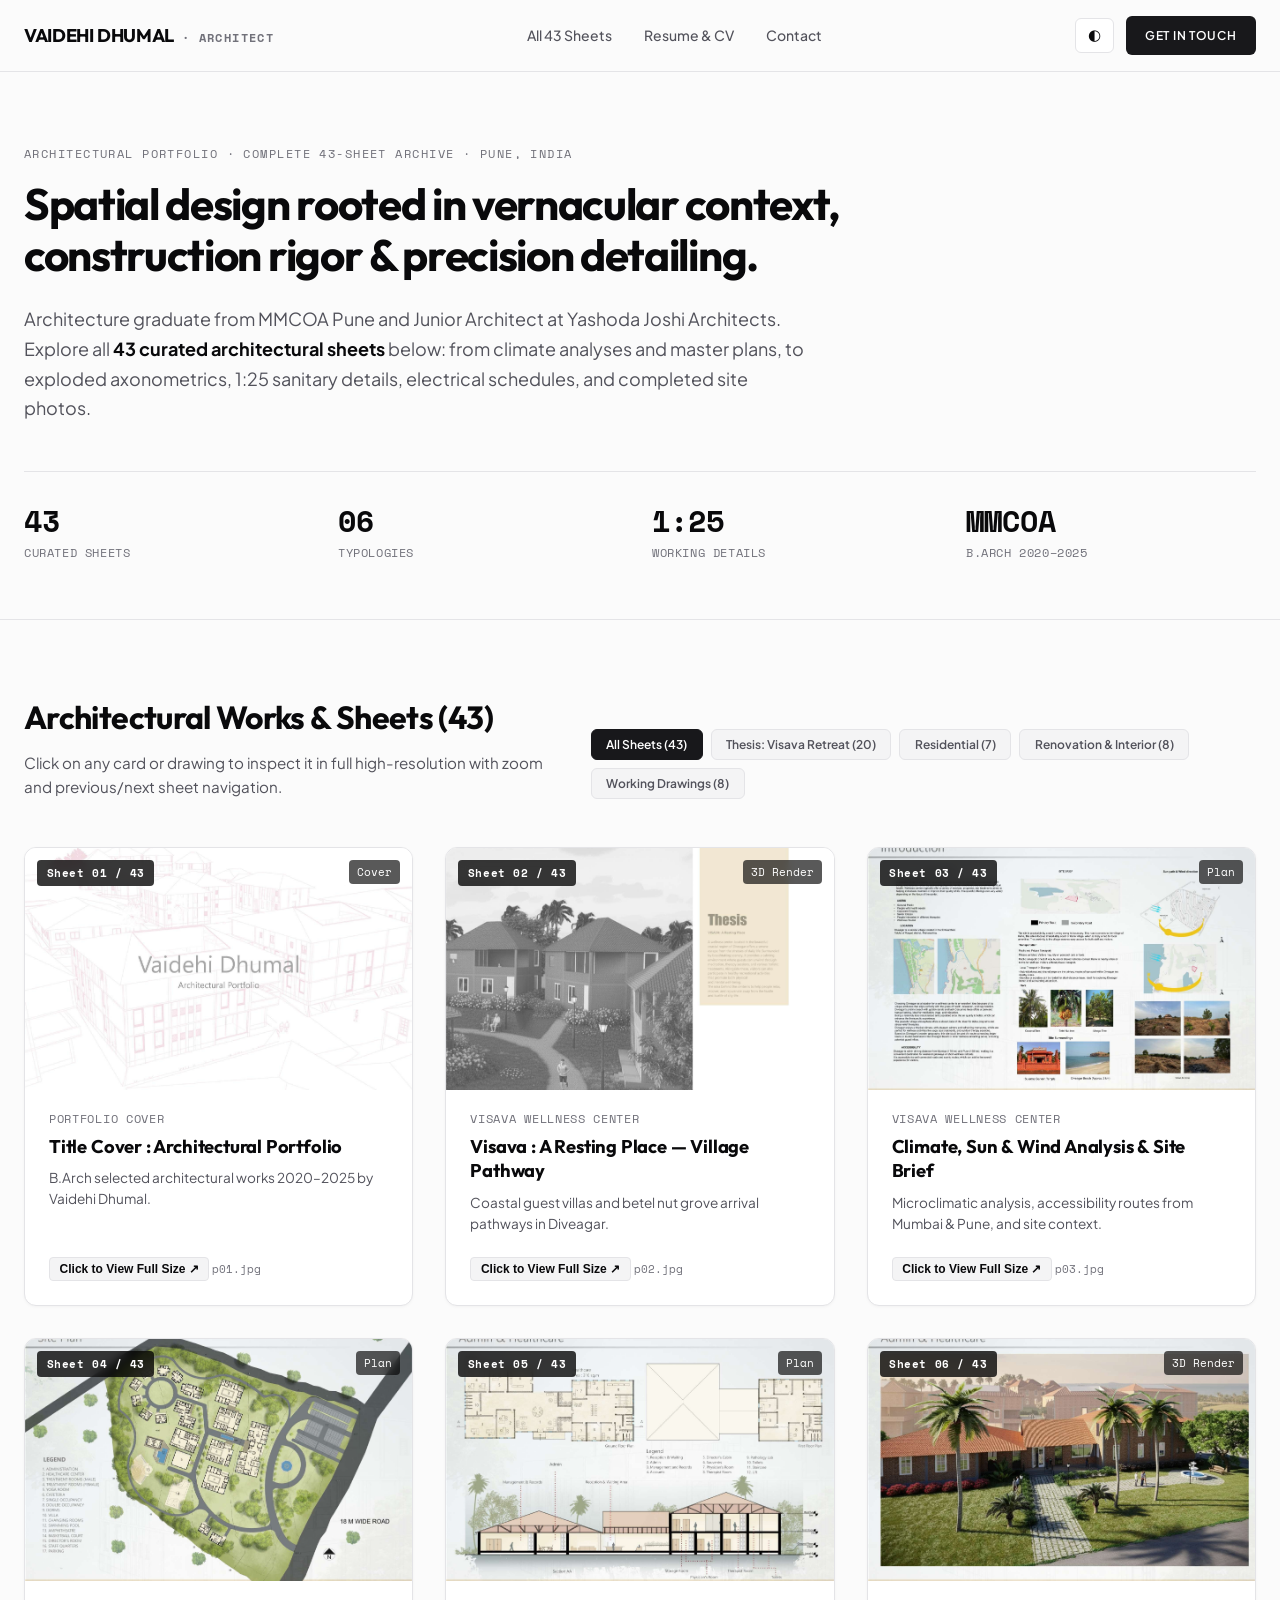
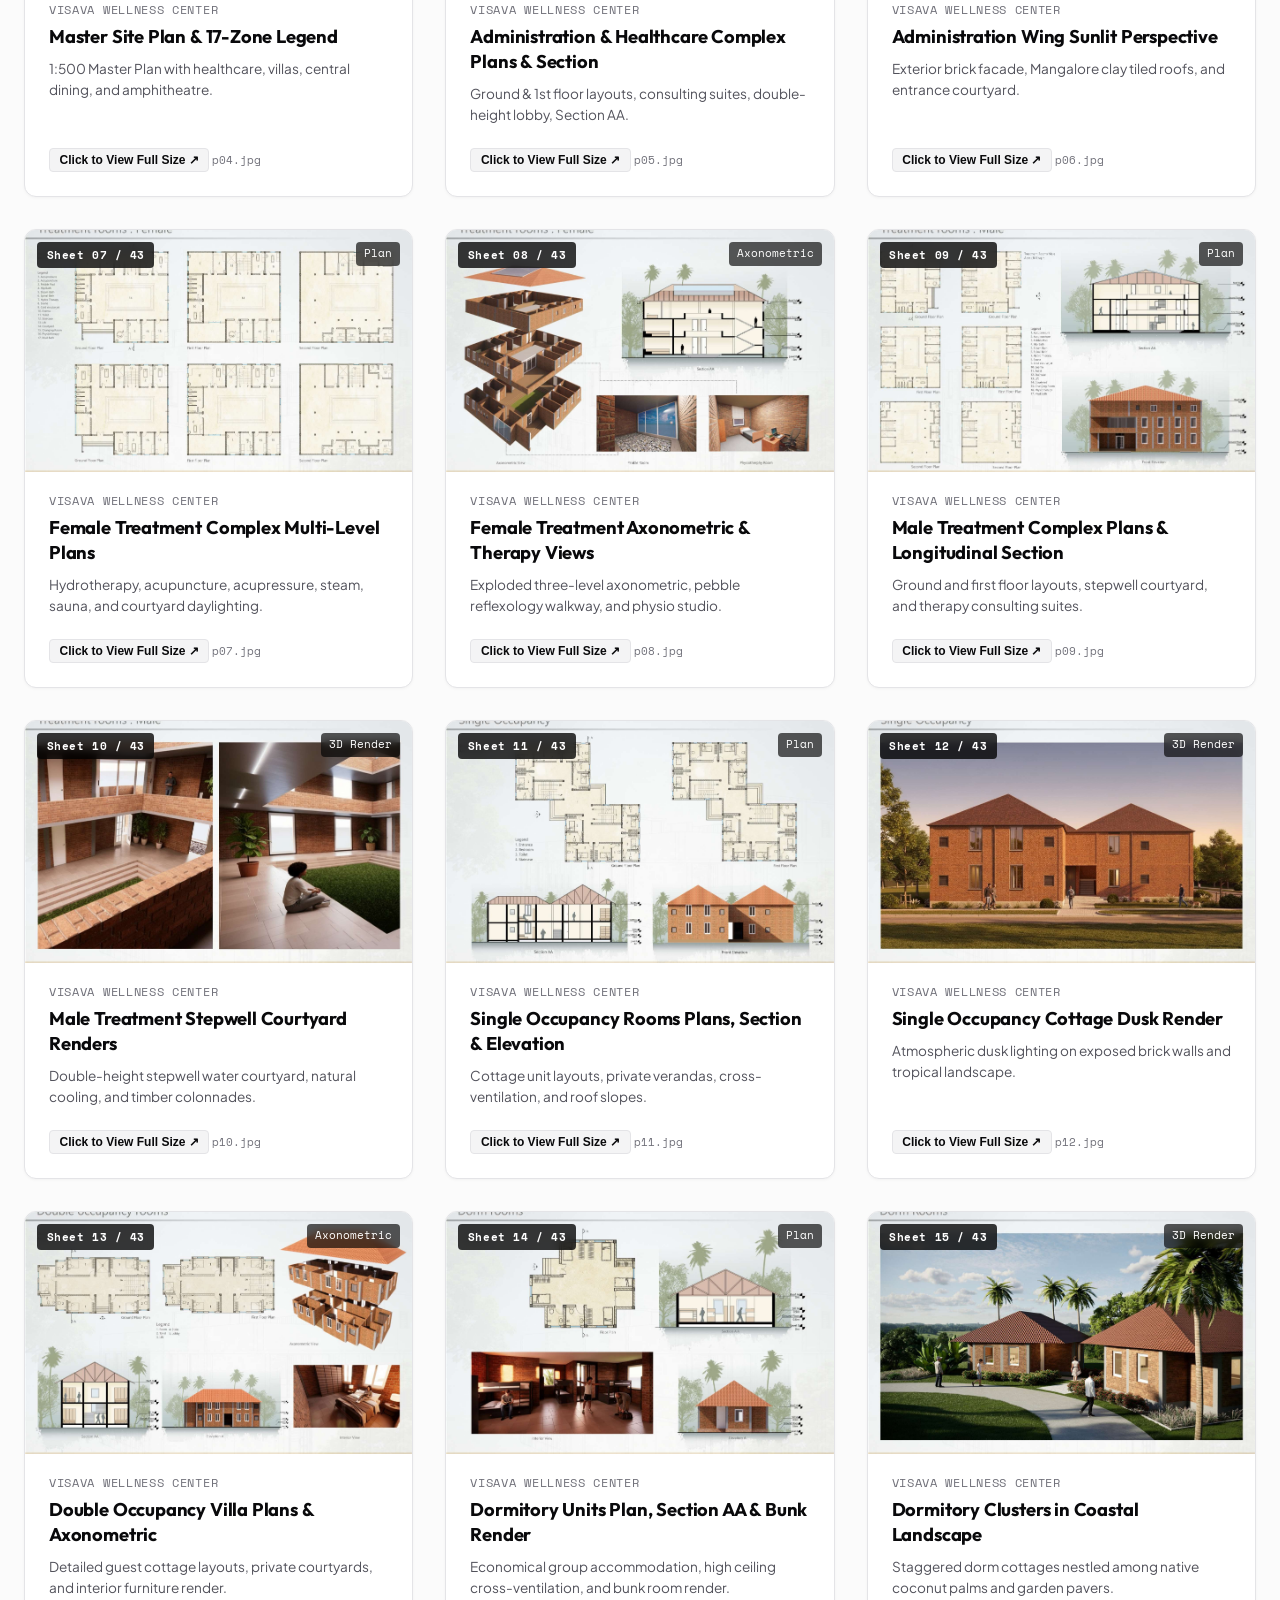
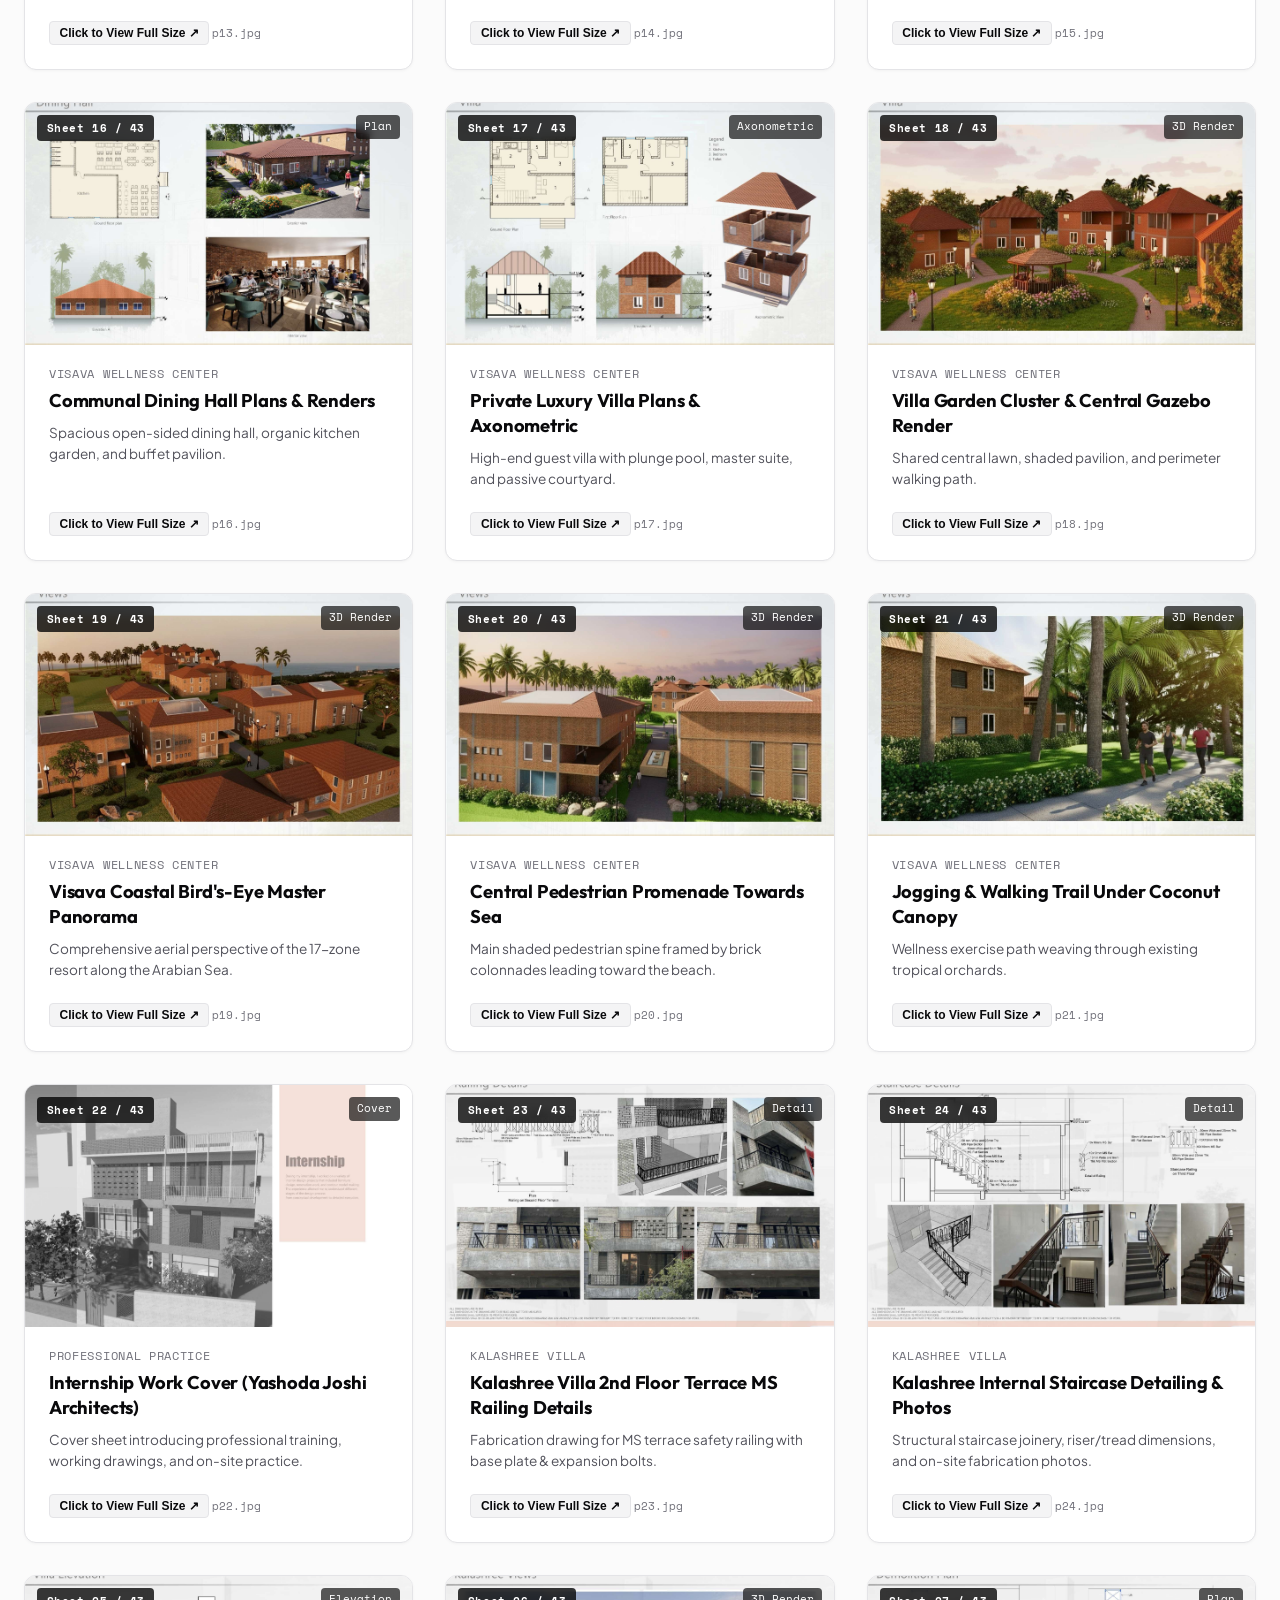
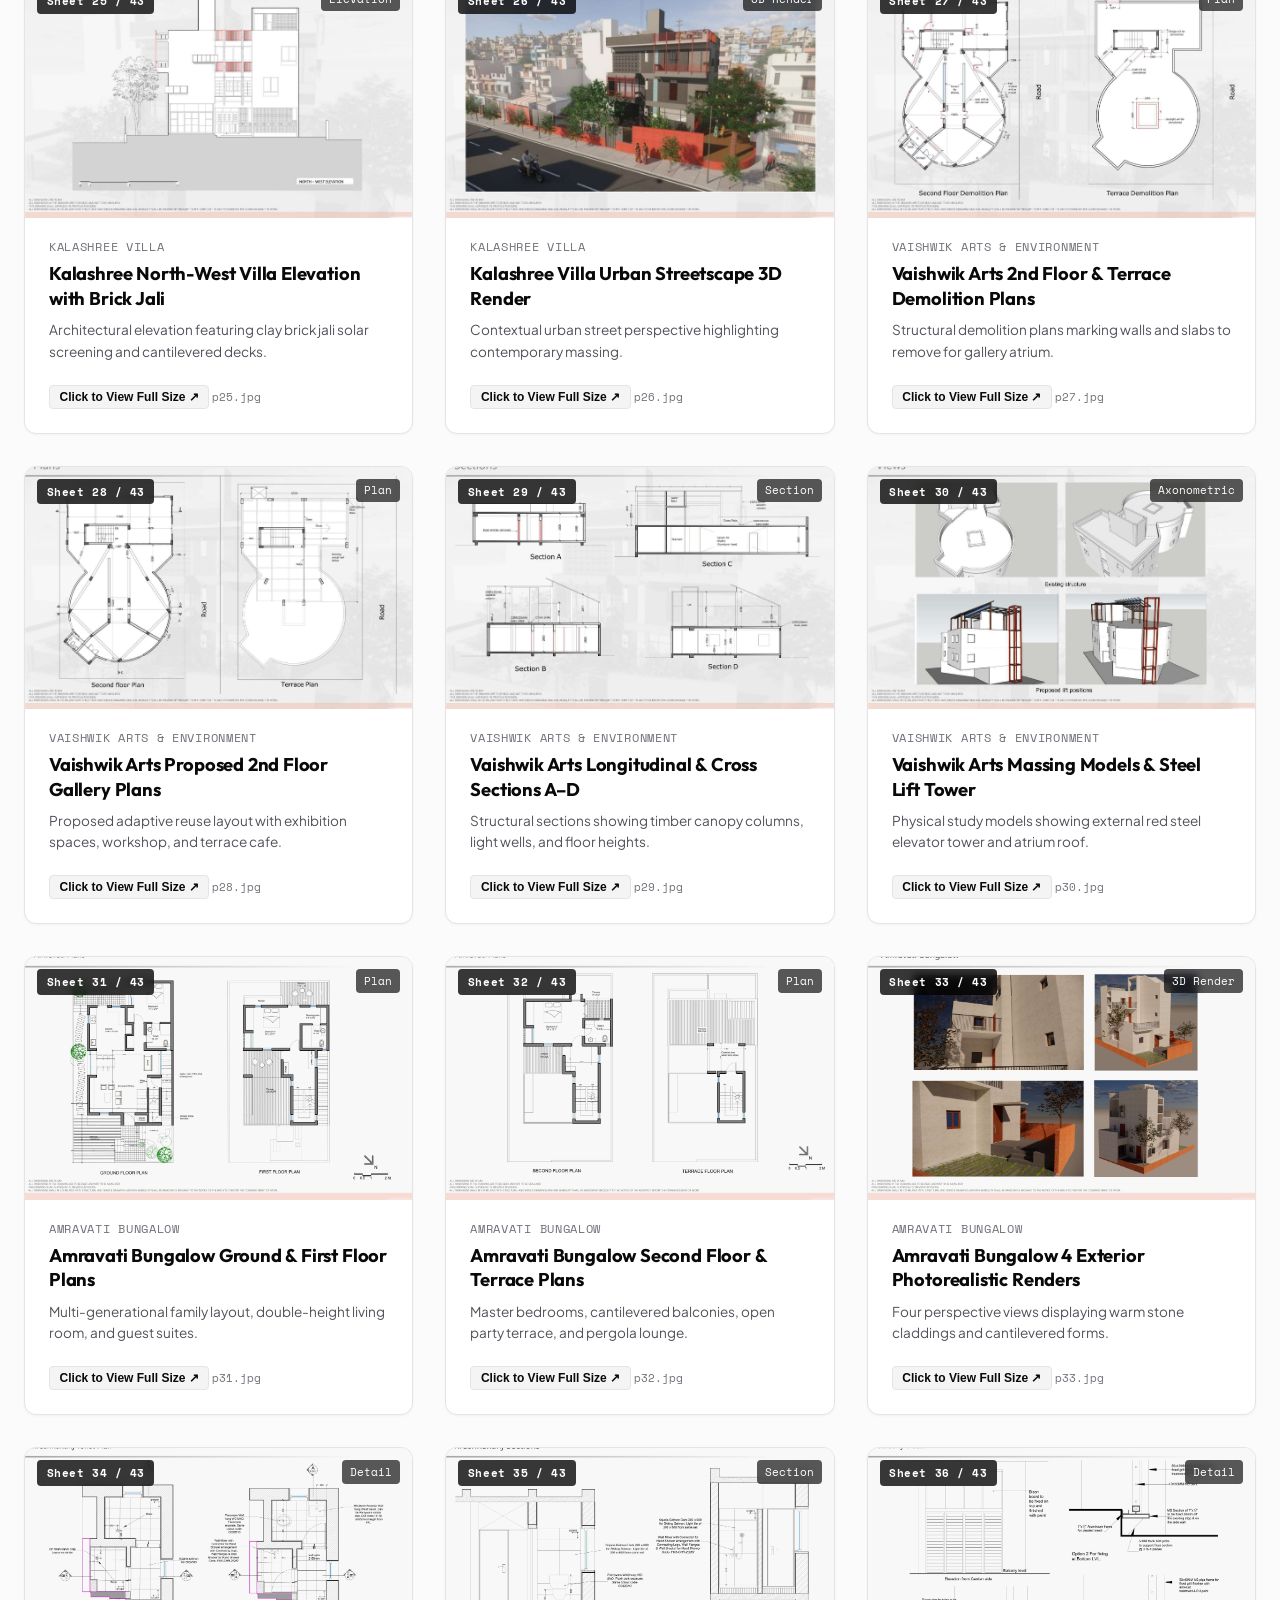
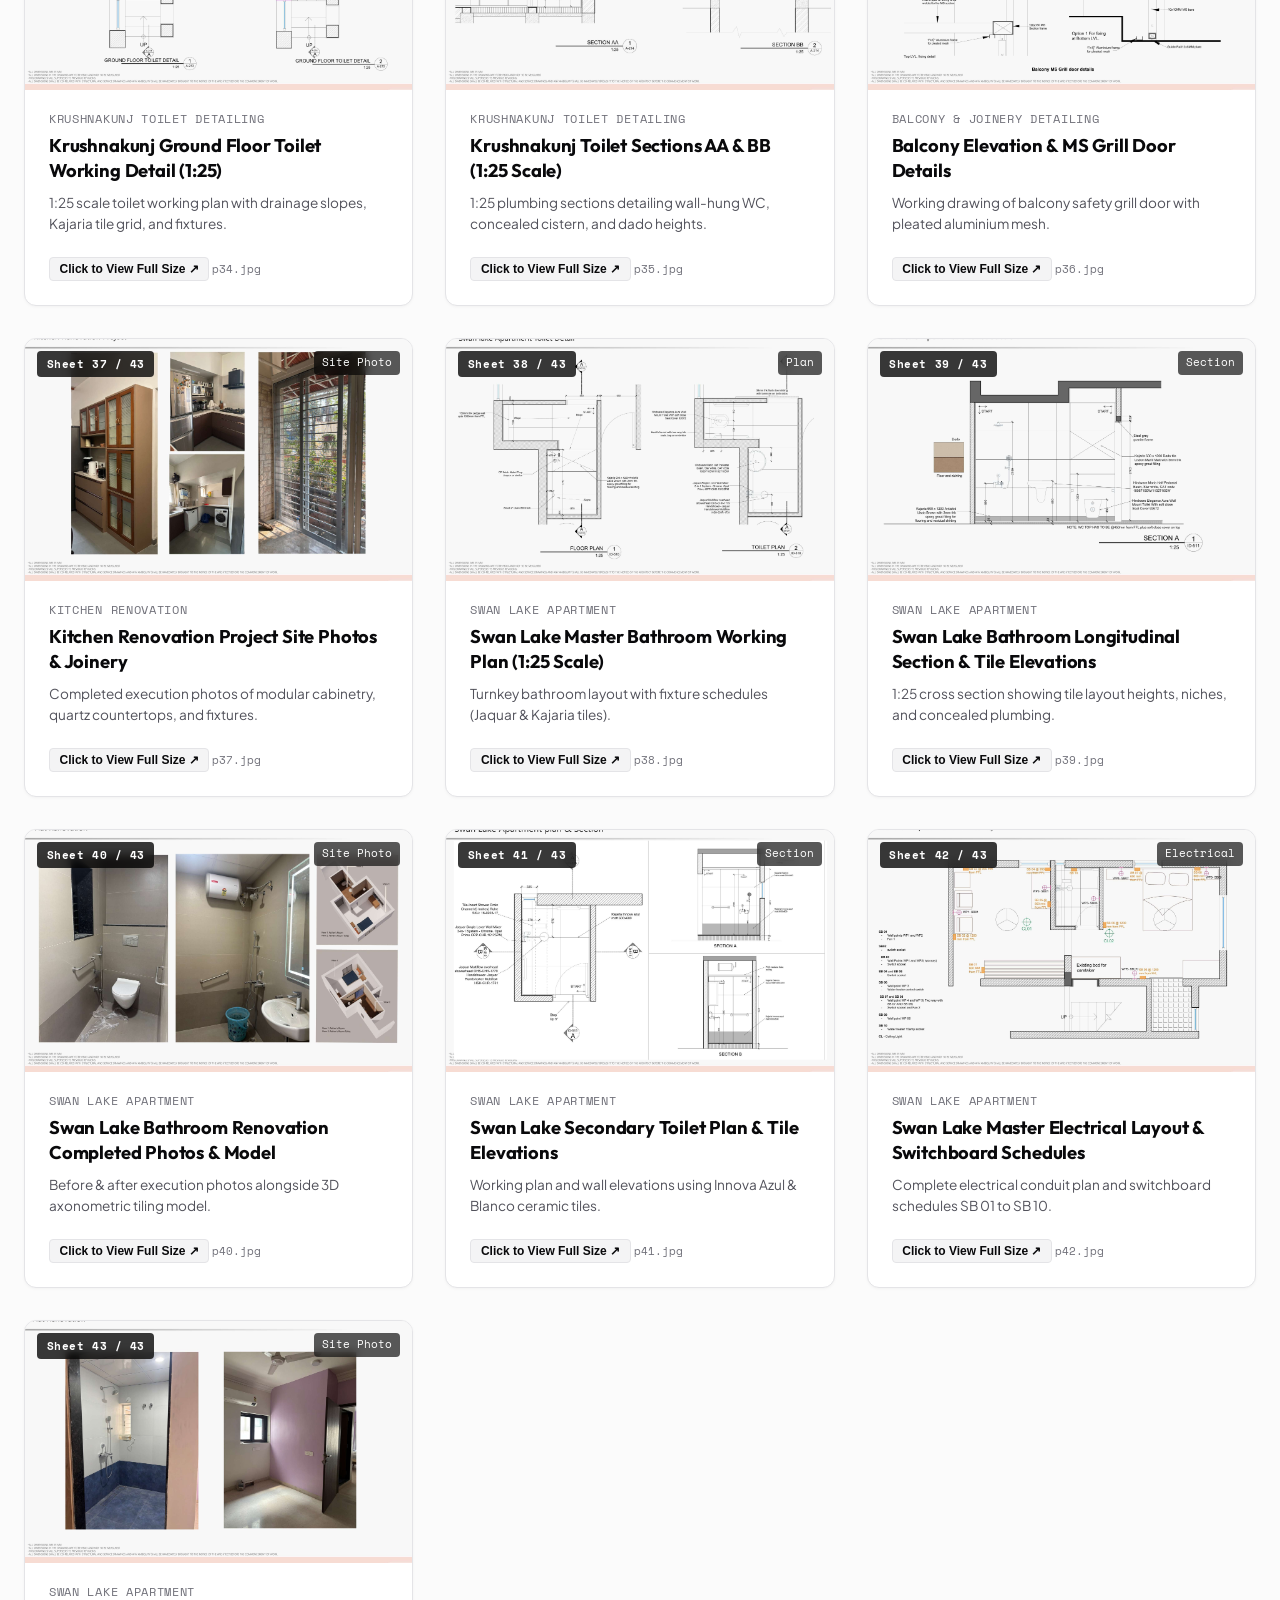
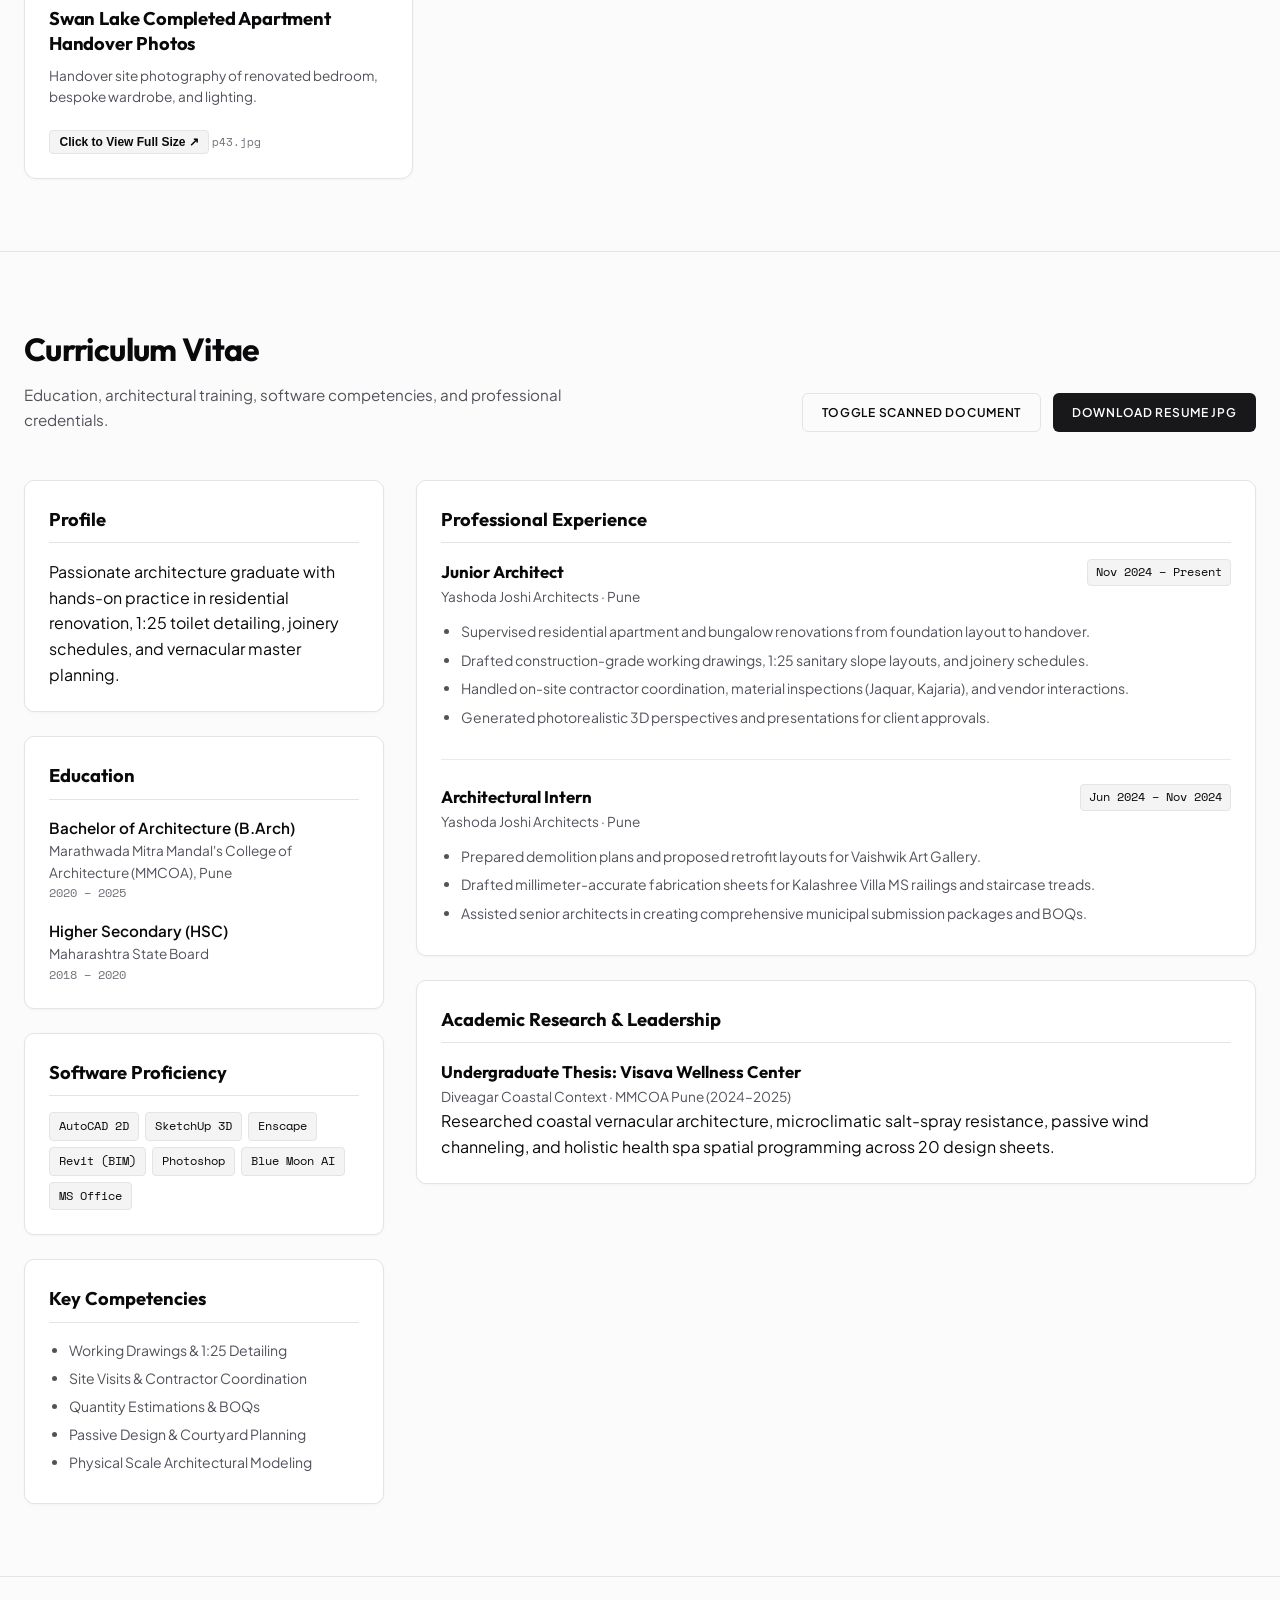
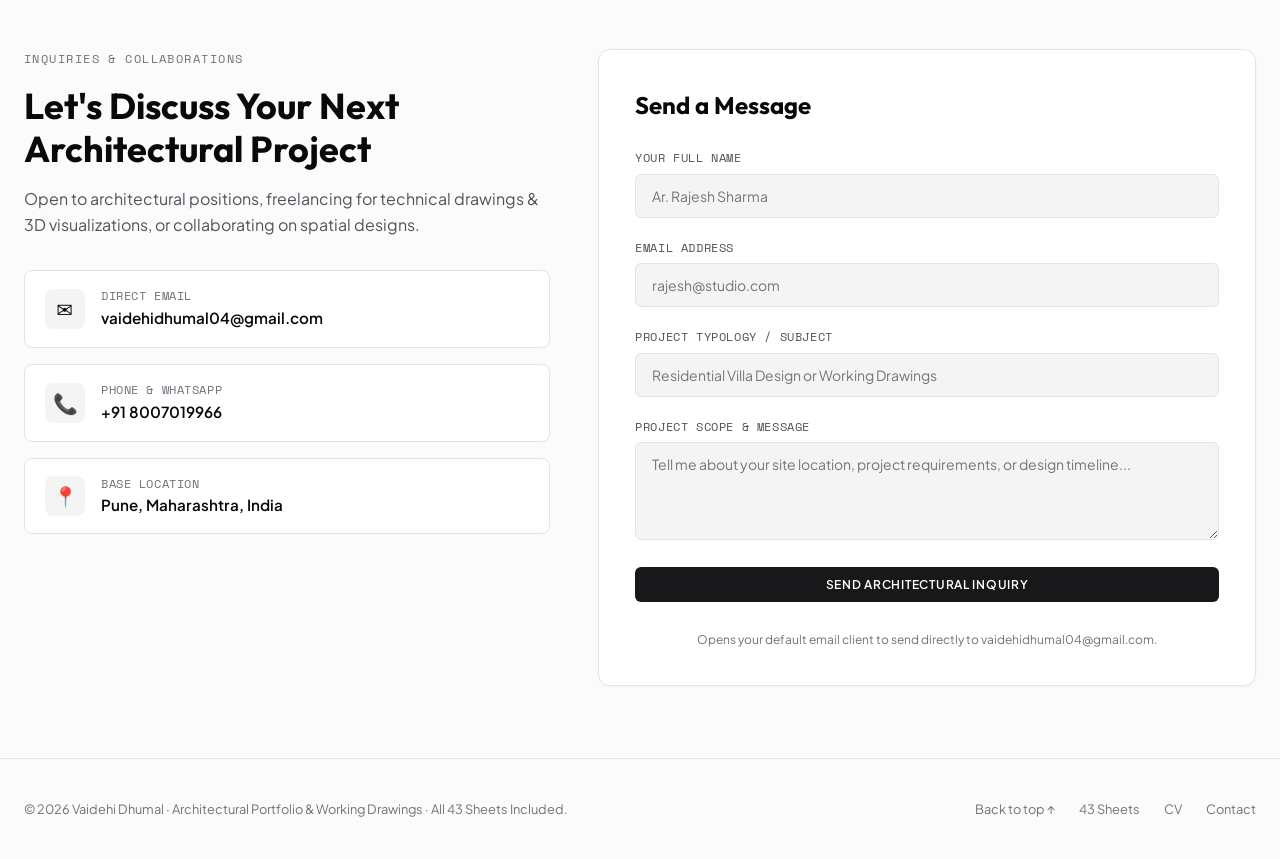
==== commit 2a9a7616: "b" ====
--- a/public/export/portfolio.html
+++ b/public/export/portfolio.html
@@ -6,6 +6,7 @@
   <title>Vaidehi Dhumal — Architectural Portfolio</title>
   <meta name="description" content="Architectural Portfolio by Vaidehi Dhumal. Selected works 2020–2025. Visava Wellness Retreat, Amravati Bungalow, Swan Lake Apartment, 1:25 Working Drawings." />
   <meta name="keywords" content="Vaidehi Dhumal, Architect, Architectural Portfolio, 43 Sheets, Working Drawings, 1:25 Sanitary, AutoCAD, Pune, MMCOA" />
+  <base href="../" />
   <link rel="preconnect" href="https://fonts.googleapis.com">
   <link rel="preconnect" href="https://fonts.gstatic.com" crossorigin>
   <link href="https://fonts.googleapis.com/css2?family=Outfit:wght@400;500;600;700&family=Plus+Jakarta+Sans:wght@400;500;600&family=Space+Mono:wght@400;700&display=swap" rel="stylesheet">
@@ -1063,6 +1064,14 @@
     "email": "vaidehidhumal04@gmail.com",
     "telephone": "+918007019966"
   }
+  </script>
+  <script>
+    document.addEventListener('DOMContentLoaded', () => {
+      document.querySelectorAll('img[src=""]').forEach((image) => image.removeAttribute('src'));
+      document.querySelectorAll('a[href^="#"]').forEach((link) => {
+        link.href = `${window.location.pathname}${link.getAttribute('href')}`;
+      });
+    });
   </script>
 </head>
 <body class="light-theme">
